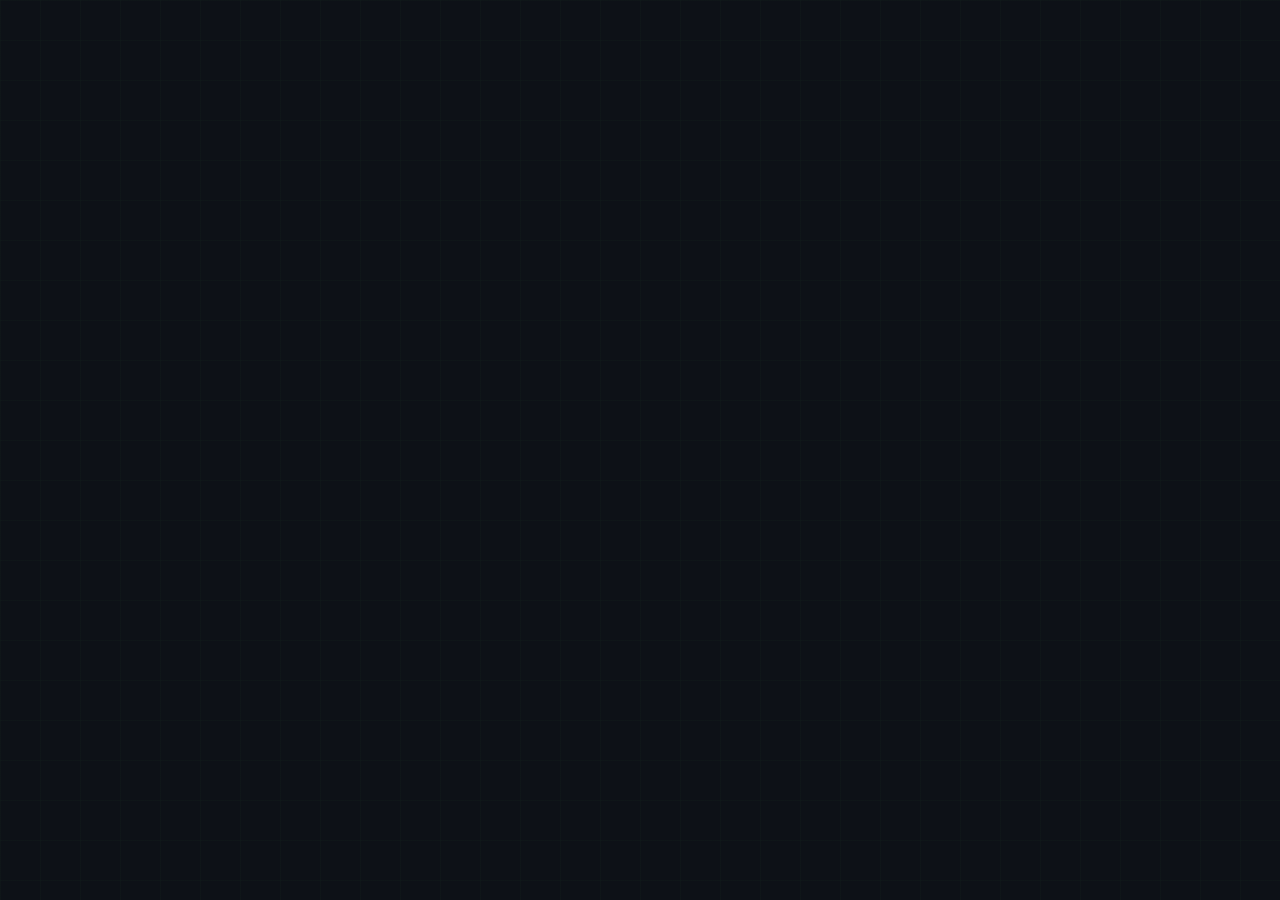
==== dashboard.html @ 255470db "update accent color, refine status bar indicator, + enforce BLE connection flow" ====
<!DOCTYPE html>
<html lang="en">

<head>
    <meta charset="UTF-8" />
    <meta name="viewport" content="width=device-width, initial-scale=1.0" />
    <title>FlexTrack — Dashboard</title>

    <!-- Fonts -->
    <link
        href="https://fonts.googleapis.com/css2?family=DM+Sans:wght@300;400;500;600&family=DM+Mono:wght@400;500&display=swap"
        rel="stylesheet" />

    <!-- External CSS -->
    <link rel="stylesheet" href="index.css" />

    <!-- External JS -->
    <script src="index.js" defer></script>
</head>


<body>
    
</body>
---- index.css ----
/* ==========================================================================
   1. RESETS & CSS VARIABLES (Shared across all pages)
   ========================================================================== */
*,
*::before,
*::after {
    box-sizing: border-box;
    margin: 0;
    padding: 0;
}

:root {
    --bg: #0d1117;
    --surface: #161b22;
    --border: #2a3140;
    --text: #e6edf3;
    --muted: #7d8590;

    /* BRAND & UI ACCENT (Cool Neutral Slate / Tech Blue) */
    --accent: #58a6ff;
    --accent-dim: rgba(88, 166, 255, 0.12);

    /* TELEMETRY READOUT STATES (Strictly reserved for live sensor readings) */
    --telemetry-green: #3fb950;
    --telemetry-green-bg: rgba(63, 185, 80, 0.15);
    
    --telemetry-yellow: #d29922;
    --telemetry-yellow-bg: rgba(210, 153, 34, 0.15);
    
    --telemetry-red: #f85149;
    --telemetry-red-bg: rgba(248, 81, 73, 0.22);

    /* STATUS WARNINGS */
    --warn: #f85149;
    --caution: #d29922;
    
    --radius: 12px;
    --nav-h: 64px;
}

body {
    min-height: 100vh;
    background: var(--bg);
    font-family: 'DM Sans', sans-serif;
    color: var(--text);
    display: flex;
    flex-direction: column;
    align-items: center;
    justify-content: center;
    /* Adjust dynamically per layout if needed */
    background-image:
        linear-gradient(rgba(63, 185, 80, 0.03) 1px, transparent 1px),
        linear-gradient(90deg, rgba(63, 185, 80, 0.03) 1px, transparent 1px);
    background-size: 40px 40px;
}

/* ==========================================================================
     2. SHARED COMPONENTS (Buttons, Logos, Nav, Typography)
     ========================================================================== */
/* Header / Title */
.page-title {
    font-size: 13px;
    font-weight: 500;
    color: var(--muted);
    font-family: 'DM Mono', monospace;
    letter-spacing: 0.08em;
    text-transform: uppercase;
    margin-top: 20px;
}

/* Logo */
.logo-wrap {
    display: flex;
    flex-direction: column;
    align-items: center;
    gap: 10px;
}

.logo-mark {
    width: 64px;
    height: 64px;
    border-radius: 18px;
    background: var(--accent-dim);
    border: 1.5px solid rgba(63, 185, 80, 0.3);
    display: flex;
    align-items: center;
    justify-content: center;
}

.logo-mark svg {
    width: 36px;
    height: 36px;
}

.logo-name {
    font-size: 22px;
    font-weight: 600;
    letter-spacing: -0.4px;
    color: var(--text);
}

.logo-name span {
    color: var(--accent);
}

.logo-sub {
    font-size: 12px;
    color: var(--muted);
    font-family: 'DM Mono', monospace;
    letter-spacing: 0.08em;
    text-transform: uppercase;
    margin-top: -4px;
}

/* Divider */
.divider {
    width: 100%;
    height: 1px;
    background: var(--border);
}

/* Form Controls */
.field {
    display: flex;
    flex-direction: column;
    gap: 6px;
}

.field label {
    font-size: 12px;
    font-weight: 500;
    color: var(--muted);
    font-family: 'DM Mono', monospace;
    letter-spacing: 0.06em;
    text-transform: uppercase;
}

.field input {
    width: 100%;
    padding: 11px 14px;
    background: var(--bg);
    border: 1px solid var(--border);
    border-radius: var(--radius);
    color: var(--text);
    font-family: 'DM Sans', sans-serif;
    font-size: 14px;
    outline: none;
    transition: border-color 0.15s, box-shadow 0.15s;
}

.field input::placeholder {
    color: var(--muted);
}

.field input:focus {
    border-color: var(--accent);
    box-shadow: 0 0 0 3px rgba(63, 185, 80, 0.15);
}

/* Bottom Navigation */
.nav {
    position: fixed;
    bottom: 0;
    left: 0;
    right: 0;
    height: var(--nav-h);
    background: var(--surface);
    border-top: 1px solid var(--border);
    display: flex;
    align-items: center;
    justify-content: space-around;
    padding: 0 16px;
}

.nav-item {
    display: flex;
    flex-direction: column;
    align-items: center;
    gap: 4px;
    cursor: pointer;
    padding: 8px 20px;
    border-radius: 10px;
    transition: background 0.15s;
    text-decoration: none;
}

.nav-item:hover {
    background: var(--accent-dim);
}

.nav-item svg {
    width: 22px;
    height: 22px;
    stroke: var(--muted);
}

.nav-item.active svg {
    stroke: var(--accent);
}

.nav-label {
    font-size: 10px;
    font-family: 'DM Mono', monospace;
    color: var(--muted);
    text-transform: uppercase;
    letter-spacing: 0.06em;
}

.nav-item.active .nav-label {
    color: var(--accent);
}


/* ==========================================================================
     3. LOGIN PAGE SPECIFICS
     ========================================================================== */
.card {
    width: 100%;
    max-width: 380px;
    padding: 40px 36px 36px;
    background: var(--surface);
    border: 1px solid var(--border);
    border-radius: 20px;
    display: flex;
    flex-direction: column;
    align-items: center;
    gap: 28px;
    box-shadow:
        0 0 0 1px rgba(63, 185, 80, 0.08),
        0 -2px 24px rgba(63, 185, 80, 0.07),
        0 16px 48px rgba(0, 0, 0, 0.5);
}

.form {
    width: 100%;
    display: flex;
    flex-direction: column;
    gap: 14px;
}

.btn-submit {
    width: 100%;
    padding: 12px;
    margin-top: 4px;
    background: var(--accent);
    color: #0d1117;
    font-family: 'DM Sans', sans-serif;
    font-size: 14px;
    font-weight: 600;
    border: none;
    border-radius: var(--radius);
    cursor: pointer;
    letter-spacing: 0.01em;
    transition: opacity 0.15s, transform 0.1s;
}

.btn-submit:hover {
    opacity: 0.88;
}

.btn-submit:active {
    transform: scale(0.98);
}

.footer-link {
    font-size: 12px;
    color: var(--muted);
    text-align: center;
}

.footer-link a {
    color: var(--accent);
    text-decoration: none;
    font-weight: 500;
}

.footer-link a:hover {
    text-decoration: underline;
}


/* ==========================================================================
     4. LIVE READING SPECIFICS
     ========================================================================== */
.status-bar {
    width: 100%;
    max-width: 480px;
    display: flex;
    align-items: center;
    justify-content: space-between;
    padding: 16px 20px 0;
}

.status-pill {
    display: flex;
    align-items: center;
    gap: 6px;
    background: var(--surface);
    border: 1px solid var(--border);
    border-radius: 99px;
    padding: 5px 12px;
    font-size: 12px;
    font-family: 'DM Mono', monospace;
    color: var(--muted);
}

.status-dot {
    width: 7px;
    height: 7px;
    border-radius: 50%;
    background: var(--warn);
}

.session-badge {
    font-size: 11px;
    font-family: 'DM Mono', monospace;
    color: var(--muted);
    background: var(--surface);
    border: 1px solid var(--border);
    border-radius: 99px;
    padding: 5px 12px;
}

.content {
    width: 100%;
    max-width: 480px;
    flex: 1;
    display: flex;
    flex-direction: column;
    align-items: center;
    padding: 20px 20px calc(var(--nav-h) + 20px);
    gap: 20px;
}

.ble-row {
    width: 100%;
    display: flex;
    gap: 10px;
    align-items: center;
}

.ble-select {
    flex: 1;
    padding: 10px 14px;
    background: var(--surface);
    border: 1px solid var(--border);
    border-radius: var(--radius);
    color: var(--muted);
    font-family: 'DM Sans', sans-serif;
    font-size: 13px;
    outline: none;
    appearance: none;
    background-image: url("data:image/svg+xml,%3Csvg xmlns='http://www.w3.org/2000/svg' width='12' height='12' viewBox='0 0 24 24' fill='none' stroke='%237d8590' stroke-width='2'%3E%3Cpath d='M6 9l6 6 6-6'/%3E%3C/svg%3E");
    background-repeat: no-repeat;
    background-position: right 12px center;
    cursor: pointer;
}

.ble-select option {
    background: var(--surface);
}

.ble-icon-btn {
    width: 42px;
    height: 42px;
    border-radius: var(--radius);
    background: var(--surface);
    border: 1px solid var(--border);
    display: flex;
    align-items: center;
    justify-content: center;
    cursor: pointer;
    flex-shrink: 0;
    color: var(--muted, #7d8590);
    opacity: 0.6;
    transition: all 0.25s ease;
}

.ble-icon-btn svg {
    width: 18px;
    height: 18px;
}

.ble-icon-btn svg path {
    stroke: currentColor;
    fill: none; /* Keeps the inner loops transparent so the box background shows through */
    transition: stroke 0.25s ease;
}

/* Active state when a device is selected */
.ble-icon-btn.selected {
    background: var(--accent, #58a6ff); /* Solid blue fill inside the box */
    border-color: var(--accent, #58a6ff);
    color: #ffffff;                       /* Forces the SVG symbol to render crisp white */
    opacity: 1;
}

.ble-icon-btn.selected svg path {
    stroke: #ffffff; /* Explicit crisp white for the icon stroke */
    fill: none;
}

.circle-wrap {
    position: relative;
    display: flex;
    align-items: center;
    justify-content: center;
}

.circle-ring {
    width: 240px;
    height: 240px;
    border-radius: 50%;
    background: var(--accent-dim);
    border: 2px solid rgba(63, 185, 80, 0.25);
    box-shadow:
        0 0 0 8px rgba(63, 185, 80, 0.04),
        0 0 40px rgba(63, 185, 80, 0.10);
    display: flex;
    align-items: center;
    justify-content: center;
    transition: background 0.3s, border-color 0.3s, box-shadow 0.3s;
}

.circle-inner {
    width: 200px;
    height: 200px;
    border-radius: 50%;
    background: rgba(63, 185, 80, 0.08);
    display: flex;
    flex-direction: column;
    align-items: center;
    justify-content: center;
    gap: 4px;
}

.circle-angle {
    font-size: 58px;
    font-weight: 600;
    font-family: 'DM Mono', monospace;
    color: var(--text);
    line-height: 1;
    letter-spacing: -2px;
}

.circle-unit {
    font-size: 16px;
    font-weight: 400;
    color: var(--muted);
    font-family: 'DM Mono', monospace;
    margin-top: -4px;
}

.circle-state {
    margin-top: 6px;
    display: flex;
    align-items: center;
    gap: 6px;
    font-size: 12px;
    font-weight: 500;
    color: var(--accent);
    font-family: 'DM Mono', monospace;
}

.circle-state svg {
    width: 16px;
    height: 16px;
}

.btn-connect {
    width: 100%;
    max-width: 240px;
    padding: 11px;
    background: transparent;
    border: 1px solid var(--accent);
    border-radius: var(--radius);
    color: var(--accent);
    font-family: 'DM Sans', sans-serif;
    font-size: 13px;
    font-weight: 600;
    cursor: pointer;
    letter-spacing: 0.02em;
    display: flex;
    align-items: center;
    justify-content: center;
    gap: 8px;
}

.btn-connect svg {
    width: 15px;
    height: 15px;
}

/* Disabled state for the connect button */
.btn-connect:disabled {
    background: var(--surface, #161b22);
    border-color: var(--border, #2a3140);
    color: var(--muted, #7d8590);
    opacity: 0.4;
    cursor: not-allowed;
    pointer-events: none; /* Prevents click events entirely */
    box-shadow: none;
    transition: all 0.25s ease;
}

.target-card {
    width: 100%;
    background: var(--surface);
    border: 1px solid var(--border);
    border-radius: 16px;
    padding: 18px 20px;
    display: flex;
    flex-direction: column;
    gap: 14px;
}

.target-card-header {
    display: flex;
    align-items: center;
    justify-content: space-between;
}

.target-label {
    font-size: 11px;
    font-family: 'DM Mono', monospace;
    letter-spacing: 0.08em;
    text-transform: uppercase;
    color: var(--muted);
}

.target-program {
    font-size: 11px;
    font-family: 'DM Mono', monospace;
    border: 1px solid rgba(63, 185, 80, 0.2);
    border-radius: 99px;
    padding: 3px 10px;
    color: var(--accent);
    background: var(--accent-dim);
}

.target-range-row {
    display: flex;
    align-items: center;
    justify-content: space-between;
    gap: 12px;
}

.range-value {
    display: flex;
    flex-direction: column;
    align-items: center;
    gap: 2px;
}

.range-number {
    font-size: 28px;
    font-weight: 600;
    font-family: 'DM Mono', monospace;
    color: var(--text);
    line-height: 1;
}

.range-sublabel {
    font-size: 10px;
    font-family: 'DM Mono', monospace;
    color: var(--muted);
    text-transform: uppercase;
    letter-spacing: 0.06em;
}

.range-track-wrap {
    flex: 1;
    display: flex;
    flex-direction: column;
    align-items: center;
    gap: 6px;
}

.range-track {
    width: 100%;
    height: 6px;
    background: var(--border);
    border-radius: 99px;
    position: relative;
    overflow: visible;
}

.range-fill {
    position: absolute;
    left: 25%;
    width: 50%;
    height: 100%;
    background: var(--accent);
    border-radius: 99px;
    opacity: 0.7;
}

.range-marker {
    position: absolute;
    left: 55%;
    top: 50%;
    transform: translate(-50%, -50%);
    width: 14px;
    height: 14px;
    border-radius: 50%;
    background: var(--text);
    border: 2px solid var(--bg);
    box-shadow: 0 0 0 2px var(--accent);
}

.range-track-label {
    font-size: 10px;
    font-family: 'DM Mono', monospace;
    color: var(--muted);
}

.comparison-row {
    display: flex;
    gap: 10px;
}

.comparison-chip {
    flex: 1;
    background: var(--bg);
    border: 1px solid var(--border);
    border-radius: 10px;
    padding: 10px 12px;
    display: flex;
    flex-direction: column;
    gap: 2px;
}

.chip-label {
    font-size: 10px;
    font-family: 'DM Mono', monospace;
    color: var(--muted);
    text-transform: uppercase;
    letter-spacing: 0.06em;
}

.chip-value {
    font-size: 20px;
    font-weight: 600;
    font-family: 'DM Mono', monospace;
    color: var(--text);
}

.chip-value.green {
    color: var(--accent);
}

.chip-value.delta {
    color: var(--accent);
    font-size: 16px;
}


/* Smoothly animates the marker ball along the track */
.range-marker {
    transition: left 0.15s ease-out;
}

/* Smoothly cross-fade circle background color, border, and glow */
.circle-ring {
    transition: border-color 0.25s ease, background-color 0.25s ease, box-shadow 0.25s ease;
}

/* Smoothly fade state label font color */
.circle-state span {
    transition: color 0.25s ease;
}

/* Smoothly fade state SVG icon stroke color */
.circle-state svg {
    transition: stroke 0.25s ease;
}

.circle-angle {
    font-variant-numeric: tabular-nums;
    /* Prevents text layout shifting when numbers update */
}

/* ==========================================================================
   INTERACTION FEEDBACK & SYSTEM POPUP STYLES
   ========================================================================== */

/* 1. Button Feedback Styles */
.btn-connect {
    transition: all 0.15s ease-in-out;
    user-select: none;
}

.btn-connect:hover {
    background: var(--accent-dim);
    box-shadow: 0 0 12px rgba(63, 185, 80, 0.25);
}

/* Pressed visual reaction */
.btn-connect:active,
.btn-connect.btn-pressed {
    transform: scale(0.95);
    background: var(--accent);
    color: #0d1117;
    box-shadow: 0 0 20px var(--accent), 0 0 35px rgba(63, 185, 80, 0.6);
}

.btn-connect.is-connected {
    background: var(--accent-dim);
    border-color: var(--accent);
    color: var(--accent);
}

/* 2. Dropdown Text State (Selected Valid Device vs Placeholder) */
.ble-select {
    color: var(--muted);
    font-weight: 400;
    transition: color 0.2s ease, border-color 0.2s ease, font-weight 0.2s ease;
}

/* Active style when a real device option is picked */
.ble-select.has-value {
    color: var(--text);
    /* Bright white text */
    font-weight: 600;
    /* Bold weight */
    border-color: var(--accent);
    /* Highlight border */
}

/* 3. Simulated System Message Popup Overlay */
.system-popup-overlay {
    position: fixed;
    inset: 0;
    background: rgba(0, 0, 0, 0.65);
    backdrop-filter: blur(4px);
    display: flex;
    align-items: center;
    justify-content: center;
    z-index: 1000;
    padding: 20px;
    animation: fadeIn 0.2s ease-out;
}

.system-popup-card {
    width: 100%;
    max-width: 340px;
    background: var(--surface);
    border: 1px solid var(--border);
    border-radius: 16px;
    padding: 24px;
    display: flex;
    flex-direction: column;
    gap: 16px;
    box-shadow: 0 12px 32px rgba(0, 0, 0, 0.6);
    animation: popUp 0.2s cubic-bezier(0.175, 0.885, 0.32, 1.275);
}

.system-popup-title {
    font-size: 15px;
    font-weight: 600;
    color: var(--text);
    font-family: 'DM Sans', sans-serif;
}

.system-popup-body {
    font-size: 13px;
    color: var(--muted);
    line-height: 1.5;
    font-family: 'DM Sans', sans-serif;
}

.system-popup-btn {
    width: 100%;
    padding: 10px;
    background: var(--accent);
    color: #0d1117;
    border: none;
    border-radius: var(--radius);
    font-weight: 600;
    font-size: 13px;
    cursor: pointer;
    transition: opacity 0.15s;
}

.system-popup-btn:hover {
    opacity: 0.9;
}

@keyframes fadeIn {
    from {
        opacity: 0;
    }

    to {
        opacity: 1;
    }
}

@keyframes popUp {
    from {
        transform: scale(0.9);
        opacity: 0;
    }

    to {
        transform: scale(1);
        opacity: 1;
    }
}

/* ==========================================================================
     5. UTILITIES & MEDIA QUERIES
     ========================================================================== */
@media (max-width: 420px) {
    .card {
        margin: 16px;
        padding: 32px 24px 28px;
    }
}

@media (prefers-reduced-motion: reduce) {
    * {
        transition: none !important;
    }
}
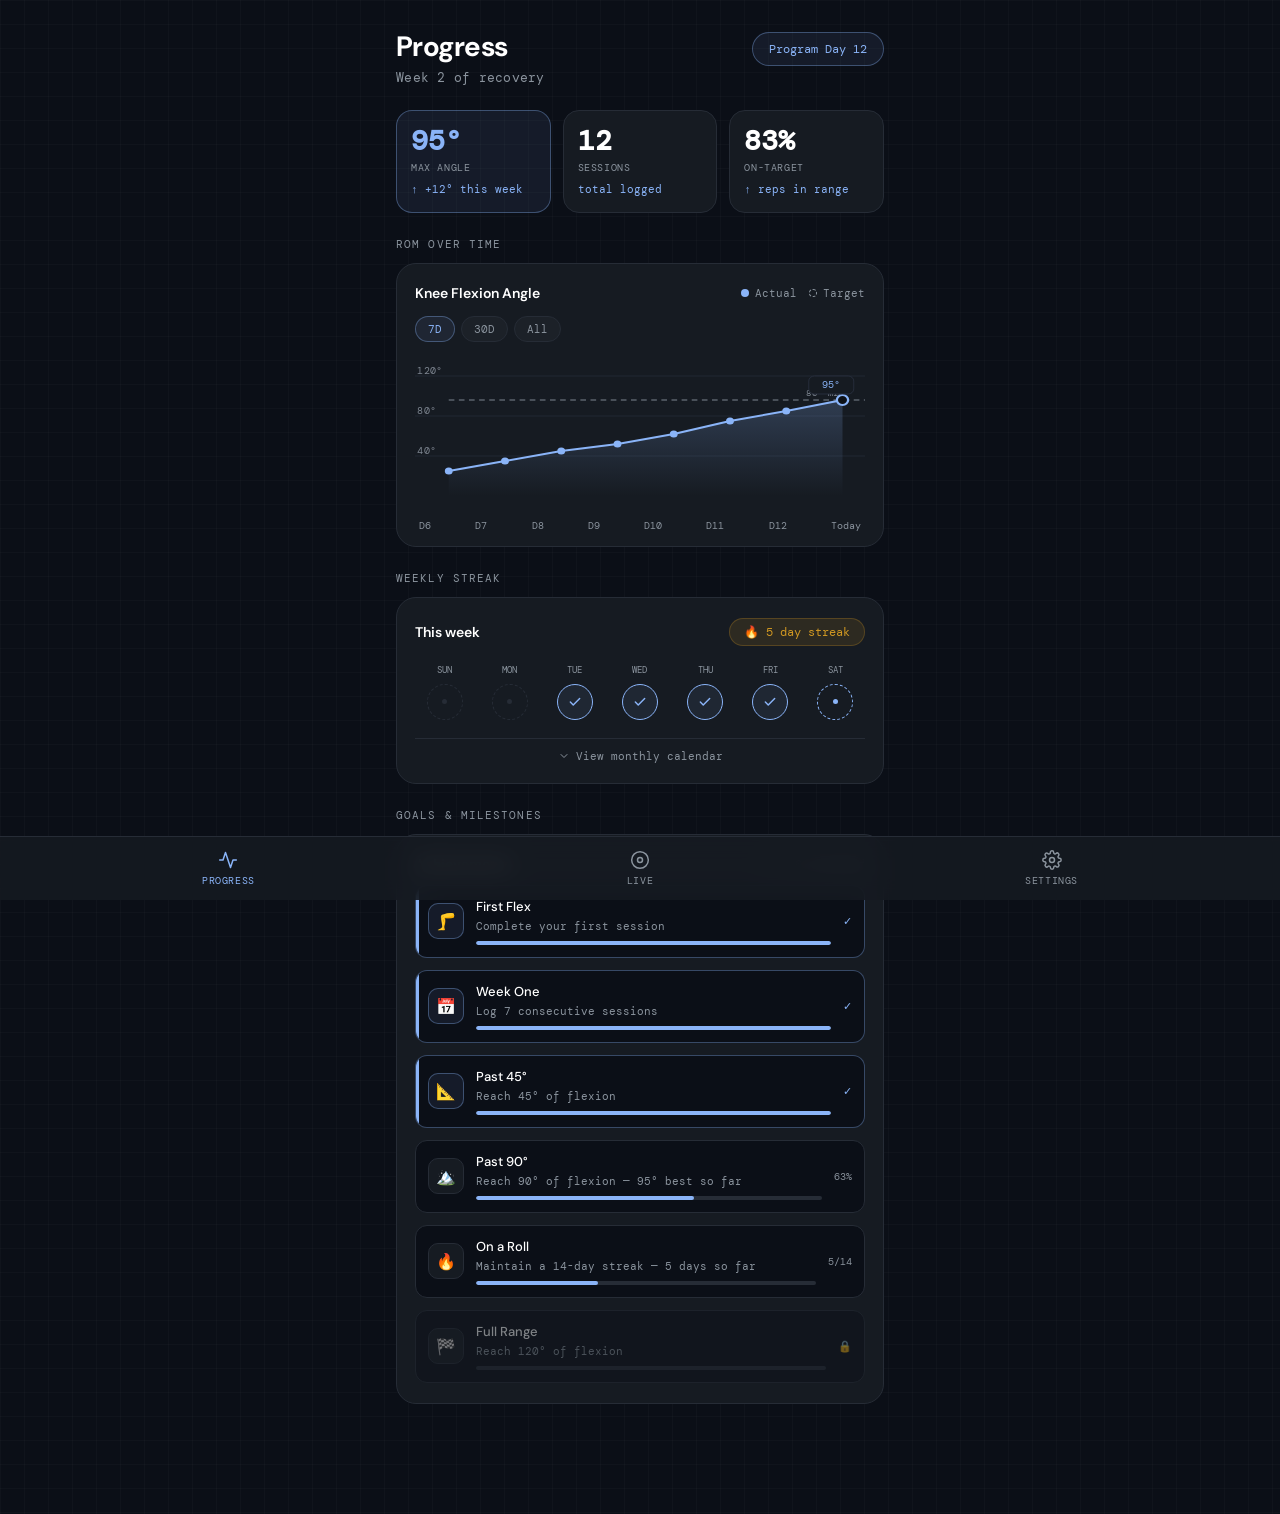
==== commit 81d4f754: "added dashboard page + tweak formatting" ====
--- a/dashboard.html
+++ b/dashboard.html
@@ -18,7 +18,255 @@
     <script src="index.js" defer></script>
 </head>
 
-
 <body>
-    
-</body>+
+  <div class="app-container">
+
+    <!-- Header Section -->
+    <div class="header">
+      <div class="header-left">
+        <h1>Progress</h1>
+        <p>Week 2 of recovery</p>
+      </div>
+      <div class="program-badge">Program Day 12</div>
+    </div>
+
+    <!-- Stat Row -->
+    <div class="stat-row">
+      <div class="stat-card highlight">
+        <div class="stat-value">95°</div>
+        <div class="stat-sublabel">Max angle</div>
+        <div class="stat-delta">↑ +12° this week</div>
+      </div>
+      <div class="stat-card">
+        <div class="stat-value">12</div>
+        <div class="stat-sublabel">Sessions</div>
+        <div class="stat-delta text-muted">total logged</div>
+      </div>
+      <div class="stat-card">
+        <div class="stat-value">83%</div>
+        <div class="stat-sublabel">On-target</div>
+        <div class="stat-delta">↑ reps in range</div>
+      </div>
+    </div>
+
+    <!-- Graph Card -->
+    <div class="section-label">ROM OVER TIME</div>
+    <div class="graph-card">
+      <div class="graph-header">
+        <div class="graph-title">Knee Flexion Angle</div>
+        <div class="graph-legend">
+          <div class="legend-item">
+            <div class="legend-dot legend-dot-actual"></div>Actual
+          </div>
+          <div class="legend-item">
+            <div class="legend-dot legend-dot-target"></div>Target
+          </div>
+        </div>
+      </div>
+
+      <div class="range-pills">
+        <div class="range-pill active">7D</div>
+        <div class="range-pill">30D</div>
+        <div class="range-pill">All</div>
+      </div>
+
+      <div class="graph-svg-wrap">
+        <svg viewBox="0 0 400 140" preserveAspectRatio="none" xmlns="http://www.w3.org/2000/svg">
+          <line x1="0" y1="20"  x2="400" y2="20"  stroke="#2a3140" stroke-width="0.5"/>
+          <line x1="0" y1="60"  x2="400" y2="60"  stroke="#2a3140" stroke-width="0.5"/>
+          <line x1="0" y1="100" x2="400" y2="100" stroke="#2a3140" stroke-width="0.5"/>
+          <text x="2" y="18"  font-size="9" fill="#7d8590" font-family="DM Mono">120°</text>
+          <text x="2" y="58"  font-size="9" fill="#7d8590" font-family="DM Mono">80°</text>
+          <text x="2" y="98"  font-size="9" fill="#7d8590" font-family="DM Mono">40°</text>
+          <line x1="30" y1="44" x2="400" y2="44" stroke="#7d8590" stroke-width="1.2" stroke-dasharray="5 4"/>
+          <text x="348" y="40" font-size="8" fill="#7d8590" font-family="DM Mono">80° min</text>
+          <defs>
+            <linearGradient id="areaGrad" x1="0" y1="0" x2="0" y2="1">
+              <stop offset="0%"   stop-color="var(--accent)" stop-opacity="0.22"/>
+              <stop offset="100%" stop-color="var(--accent)" stop-opacity="0.00"/>
+            </linearGradient>
+          </defs>
+          <path d="M30 115 L80 105 L130 95 L180 88 L230 78 L280 65 L330 55 L380 44 L380 140 L30 140 Z" fill="url(#areaGrad)"/>
+          <polyline class="graph-line" points="30,115 80,105 130,95 180,88 230,78 280,65 330,55 380,44" fill="none" stroke="currentColor" stroke-width="2" stroke-linecap="round" stroke-linejoin="round"/>
+          <circle class="graph-point" cx="30"  cy="115" r="3.5" fill="currentColor"/>
+          <circle class="graph-point" cx="80"  cy="105" r="3.5" fill="currentColor"/>
+          <circle class="graph-point" cx="130" cy="95"  r="3.5" fill="currentColor"/>
+          <circle class="graph-point" cx="180" cy="88"  r="3.5" fill="currentColor"/>
+          <circle class="graph-point" cx="230" cy="78"  r="3.5" fill="currentColor"/>
+          <circle class="graph-point" cx="280" cy="65"  r="3.5" fill="currentColor"/>
+          <circle class="graph-point" cx="330" cy="55"  r="3.5" fill="currentColor"/>
+          <circle class="graph-point-active" cx="380" cy="44"  r="5"   fill="#0d1117" stroke="currentColor" stroke-width="2"/>
+          <rect x="350" y="20" width="40" height="18" rx="5" fill="#161b22" stroke="#2a3140" stroke-width="0.8"/>
+          <text class="graph-tooltip-text" x="370" y="32" font-size="9" fill="currentColor" font-family="DM Mono" text-anchor="middle">95°</text>
+        </svg>
+      </div>
+      <div class="graph-x-labels">
+        <span>D6</span><span>D7</span><span>D8</span>
+        <span>D9</span><span>D10</span><span>D11</span>
+        <span>D12</span><span>Today</span>
+      </div>
+    </div>
+
+    <!-- Streak Card -->
+    <div class="section-label">WEEKLY STREAK</div>
+    <div class="streak-card">
+      <div class="streak-header">
+        <div class="streak-title">This week</div>
+        <div class="streak-count">🔥 5 day streak</div>
+      </div>
+
+      <div class="streak-days">
+        <div class="day-item">
+          <div class="day-label">Sun</div>
+          <div class="day-circle"><div class="day-dot"></div></div>
+        </div>
+        <div class="day-item">
+          <div class="day-label">Mon</div>
+          <div class="day-circle"><div class="day-dot"></div></div>
+        </div>
+        <div class="day-item">
+          <div class="day-label">Tue</div>
+          <div class="day-circle done">
+            <svg viewBox="0 0 24 24" fill="none" stroke="currentColor" stroke-width="2.5" stroke-linecap="round" stroke-linejoin="round">
+              <path d="M20 6L9 17l-5-5"/>
+            </svg>
+          </div>
+        </div>
+        <div class="day-item">
+          <div class="day-label">Wed</div>
+          <div class="day-circle done">
+            <svg viewBox="0 0 24 24" fill="none" stroke="currentColor" stroke-width="2.5" stroke-linecap="round" stroke-linejoin="round">
+              <path d="M20 6L9 17l-5-5"/>
+            </svg>
+          </div>
+        </div>
+        <div class="day-item">
+          <div class="day-label">Thu</div>
+          <div class="day-circle done">
+            <svg viewBox="0 0 24 24" fill="none" stroke="currentColor" stroke-width="2.5" stroke-linecap="round" stroke-linejoin="round">
+              <path d="M20 6L9 17l-5-5"/>
+            </svg>
+          </div>
+        </div>
+        <div class="day-item">
+          <div class="day-label">Fri</div>
+          <div class="day-circle done">
+            <svg viewBox="0 0 24 24" fill="none" stroke="currentColor" stroke-width="2.5" stroke-linecap="round" stroke-linejoin="round">
+              <path d="M20 6L9 17l-5-5"/>
+            </svg>
+          </div>
+        </div>
+        <div class="day-item">
+          <div class="day-label">Sat</div>
+          <div class="day-circle today">
+            <div class="day-dot day-dot-today"></div>
+          </div>
+        </div>
+      </div>
+
+      <div class="streak-expand">
+        <svg viewBox="0 0 24 24" fill="none" stroke="currentColor" stroke-width="2" stroke-linecap="round" stroke-linejoin="round">
+          <path d="M6 9l6 6 6-6"/>
+        </svg>
+        View monthly calendar
+      </div>
+    </div>
+
+    <!-- Goals Card -->
+    <div class="section-label">GOALS &amp; MILESTONES</div>
+    <div class="goals-card">
+      <div class="goals-header">
+        <div class="goals-title">Achievements</div>
+        <div class="goals-progress-label">3 / 6 unlocked</div>
+      </div>
+
+      <div class="goal-item complete">
+        <div class="goal-icon">🦵</div>
+        <div class="goal-body">
+          <div class="goal-name">First Flex</div>
+          <div class="goal-desc">Complete your first session</div>
+          <div class="goal-bar-wrap"><div class="goal-bar" style="width:100%"></div></div>
+        </div>
+        <div class="goal-status done">✓</div>
+      </div>
+
+      <div class="goal-item complete">
+        <div class="goal-icon">📅</div>
+        <div class="goal-body">
+          <div class="goal-name">Week One</div>
+          <div class="goal-desc">Log 7 consecutive sessions</div>
+          <div class="goal-bar-wrap"><div class="goal-bar" style="width:100%"></div></div>
+        </div>
+        <div class="goal-status done">✓</div>
+      </div>
+
+      <div class="goal-item complete">
+        <div class="goal-icon">📐</div>
+        <div class="goal-body">
+          <div class="goal-name">Past 45°</div>
+          <div class="goal-desc">Reach 45° of flexion</div>
+          <div class="goal-bar-wrap"><div class="goal-bar" style="width:100%"></div></div>
+        </div>
+        <div class="goal-status done">✓</div>
+      </div>
+
+      <div class="goal-item">
+        <div class="goal-icon">🏔️</div>
+        <div class="goal-body">
+          <div class="goal-name">Past 90°</div>
+          <div class="goal-desc">Reach 90° of flexion — 95° best so far</div>
+          <div class="goal-bar-wrap"><div class="goal-bar" style="width:63%"></div></div>
+        </div>
+        <div class="goal-status goal-status-pct">63%</div>
+      </div>
+
+      <div class="goal-item">
+        <div class="goal-icon">🔥</div>
+        <div class="goal-body">
+          <div class="goal-name">On a Roll</div>
+          <div class="goal-desc">Maintain a 14-day streak — 5 days so far</div>
+          <div class="goal-bar-wrap"><div class="goal-bar" style="width:36%"></div></div>
+        </div>
+        <div class="goal-status goal-status-pct">5/14</div>
+      </div>
+
+      <div class="goal-item locked">
+        <div class="goal-icon">🏁</div>
+        <div class="goal-body">
+          <div class="goal-name">Full Range</div>
+          <div class="goal-desc">Reach 120° of flexion</div>
+          <div class="goal-bar-wrap"><div class="goal-bar" style="width:0%"></div></div>
+        </div>
+        <div class="goal-status">🔒</div>
+      </div>
+
+    </div>
+
+  </div>
+
+  <nav class="nav">
+    <a class="nav-item active" href="progress.html">
+      <svg viewBox="0 0 24 24" fill="none" stroke-width="1.8" stroke-linecap="round" stroke-linejoin="round">
+        <polyline points="22 12 18 12 15 21 9 3 6 12 2 12"/>
+      </svg>
+      <span class="nav-label">Progress</span>
+    </a>
+    <a class="nav-item" href="live.html">
+      <svg viewBox="0 0 24 24" fill="none" stroke-width="1.8" stroke-linecap="round" stroke-linejoin="round">
+        <circle cx="12" cy="12" r="10"/>
+        <circle cx="12" cy="12" r="3"/>
+      </svg>
+      <span class="nav-label">Live</span>
+    </a>
+    <a class="nav-item" href="settings.html">
+      <svg viewBox="0 0 24 24" fill="none" stroke-width="1.8" stroke-linecap="round" stroke-linejoin="round">
+        <circle cx="12" cy="12" r="3"/>
+        <path d="M19.4 15a1.65 1.65 0 0 0 .33 1.82l.06.06a2 2 0 0 1-2.83 2.83l-.06-.06a1.65 1.65 0 0 0-1.82-.33 1.65 1.65 0 0 0-1 1.51V21a2 2 0 0 1-4 0v-.09A1.65 1.65 0 0 0 9 19.4a1.65 1.65 0 0 0-1.82.33l-.06.06a2 2 0 0 1-2.83-2.83l.06-.06A1.65 1.65 0 0 0 4.68 15a1.65 1.65 0 0 0-1.51-1H3a2 2 0 0 1 0-4h.09A1.65 1.65 0 0 0 4.6 9a1.65 1.65 0 0 0-.33-1.82l-.06-.06a2 2 0 0 1 2.83-2.83l.06.06A1.65 1.65 0 0 0 9 4.68a1.65 1.65 0 0 0 1-1.51V3a2 2 0 0 1 4 0v.09a1.65 1.65 0 0 0 1 1.51 1.65 1.65 0 0 0 1.82-.33l.06-.06a2 2 0 0 1 2.83 2.83l-.06.06A1.65 1.65 0 0 0 19.4 9a1.65 1.65 0 0 0 1.51 1H21a2 2 0 0 1 0 4h-.09a1.65 1.65 0 0 0-1.51 1z"/>
+      </svg>
+      <span class="nav-label">Settings</span>
+    </a>
+  </nav>
+
+</body>
+</html>
--- a/index.css
+++ b/index.css
@@ -23,17 +23,17 @@
     /* TELEMETRY READOUT STATES (Strictly reserved for live sensor readings) */
     --telemetry-green: #3fb950;
     --telemetry-green-bg: rgba(63, 185, 80, 0.15);
-    
+
     --telemetry-yellow: #d29922;
     --telemetry-yellow-bg: rgba(210, 153, 34, 0.15);
-    
+
     --telemetry-red: #f85149;
     --telemetry-red-bg: rgba(248, 81, 73, 0.22);
 
     /* STATUS WARNINGS */
     --warn: #f85149;
     --caution: #d29922;
-    
+
     --radius: 12px;
     --nav-h: 64px;
 }
@@ -383,20 +383,24 @@
 
 .ble-icon-btn svg path {
     stroke: currentColor;
-    fill: none; /* Keeps the inner loops transparent so the box background shows through */
+    fill: none;
+    /* Keeps the inner loops transparent so the box background shows through */
     transition: stroke 0.25s ease;
 }
 
 /* Active state when a device is selected */
 .ble-icon-btn.selected {
-    background: var(--accent, #58a6ff); /* Solid blue fill inside the box */
+    background: var(--accent, #58a6ff);
+    /* Solid blue fill inside the box */
     border-color: var(--accent, #58a6ff);
-    color: #ffffff;                       /* Forces the SVG symbol to render crisp white */
+    color: #ffffff;
+    /* Forces the SVG symbol to render crisp white */
     opacity: 1;
 }
 
 .ble-icon-btn.selected svg path {
-    stroke: #ffffff; /* Explicit crisp white for the icon stroke */
+    stroke: #ffffff;
+    /* Explicit crisp white for the icon stroke */
     fill: none;
 }
 
@@ -498,7 +502,8 @@
     color: var(--muted, #7d8590);
     opacity: 0.4;
     cursor: not-allowed;
-    pointer-events: none; /* Prevents click events entirely */
+    pointer-events: none;
+    /* Prevents click events entirely */
     box-shadow: none;
     transition: all 0.25s ease;
 }
@@ -822,4 +827,568 @@
     * {
         transition: none !important;
     }
-}+}
+
+/* ==========================================================================
+   PROGRESS / DASHBOARD SPECIFIC STYLES
+   ========================================================================== */
+
+   /* ==========================================================================
+   GLOBAL DESIGN TOKENS & RESET
+   ========================================================================== */
+
+:root {
+    --bg: #0b0f17;
+    --surface: #161b22;
+    --surface2: #1c2128;
+    --border: #262c36;
+    --text: #ffffff;
+    --muted: #8b949e;
+    
+    /* Unified Chrome Blue Accent Tokens */
+    --accent: #8ab4f8;
+    --accent-dim: rgba(138, 180, 248, 0.08);
+    --accent-border: rgba(138, 180, 248, 0.35);
+  
+    --caution: #d29922;
+    --caution-dim: rgba(210, 153, 34, 0.12);
+  }
+  
+  * {
+    box-sizing: border-box;
+    margin: 0;
+    padding: 0;
+  }
+  
+  body {
+    background-color: var(--bg);
+    background-image: 
+      linear-gradient(to right, rgba(255, 255, 255, 0.02) 1px, transparent 1px),
+      linear-gradient(to bottom, rgba(255, 255, 255, 0.02) 1px, transparent 1px);
+    background-size: 24px 24px;
+    color: var(--text);
+    font-family: 'DM Sans', -apple-system, BlinkMacSystemFont, sans-serif;
+    min-height: 100vh;
+    padding-bottom: 90px;
+  }
+  
+  .text-muted {
+    color: var(--muted);
+  }
+  
+  /* ==========================================================================
+     PAGE LAYOUT
+     ========================================================================== */
+  
+  .app-container {
+    width: 100%;
+    max-width: 520px;
+    margin: 0 auto;
+    padding: 32px 16px 20px;
+    display: flex;
+    flex-direction: column;
+  }
+  
+  /* ==========================================================================
+     HEADER SECTION
+     ========================================================================== */
+  
+  .header {
+    display: flex;
+    align-items: flex-start;
+    justify-content: space-between;
+    width: 100%;
+    margin-bottom: 24px;
+    padding: 0;
+  }
+  
+  .header-left h1 {
+    font-family: 'DM Sans', sans-serif;
+    font-size: 28px;
+    font-weight: 700;
+    color: #ffffff;
+    line-height: 1.1;
+    letter-spacing: -0.02em;
+  }
+  
+  .header-left p {
+    font-family: 'DM Mono', monospace;
+    font-size: 13px;
+    color: var(--muted);
+    margin-top: 6px;
+    letter-spacing: 0.02em;
+  }
+  
+  .program-badge {
+    font-family: 'DM Mono', monospace;
+    font-size: 12px;
+    color: var(--accent);
+    background-color: var(--accent-dim);
+    border: 1px solid var(--accent-border);
+    padding: 8px 16px;
+    border-radius: 999px;
+    white-space: nowrap;
+  }
+  
+  /* ==========================================================================
+     STAT CARDS ROW
+     ========================================================================== */
+  
+  .stat-row {
+    display: flex;
+    gap: 12px;
+    width: 100%;
+  }
+  
+  .stat-card {
+    flex: 1;
+    width: 0;
+    background: var(--surface);
+    border: 1px solid var(--border);
+    border-radius: 16px;
+    padding: 16px 14px;
+    display: flex;
+    flex-direction: column;
+    gap: 6px;
+  }
+  
+  .stat-card.highlight {
+    border-color: var(--accent-border);
+    background: var(--accent-dim);
+  }
+  
+  .stat-value {
+    font-size: 28px;
+    font-weight: 600;
+    font-family: 'DM Mono', monospace;
+    color: var(--text);
+    line-height: 1;
+  }
+  
+  .stat-card.highlight .stat-value {
+    color: var(--accent);
+  }
+  
+  .stat-sublabel {
+    font-size: 10px;
+    font-family: 'DM Mono', monospace;
+    color: var(--muted);
+    text-transform: uppercase;
+    letter-spacing: 0.06em;
+  }
+  
+  .stat-delta {
+    font-size: 11px;
+    color: var(--accent);
+    font-family: 'DM Mono', monospace;
+    margin-top: 2px;
+  }
+  
+  /* ==========================================================================
+     GRAPH CARD & SVG STYLES
+     ========================================================================== */
+  
+  .section-label {
+    font-family: 'DM Mono', monospace;
+    font-size: 11px;
+    text-transform: uppercase;
+    letter-spacing: 0.1em;
+    color: var(--muted);
+    margin: 24px 0 12px;
+    width: 100%;
+  }
+  
+  .graph-card {
+    width: 100%;
+    background: var(--surface);
+    border: 1px solid var(--border);
+    border-radius: 20px;
+    padding: 20px 18px 14px;
+    display: flex;
+    flex-direction: column;
+    gap: 14px;
+  }
+  
+  .graph-header {
+    display: flex;
+    align-items: center;
+    justify-content: space-between;
+  }
+  
+  .graph-title {
+    font-size: 14px;
+    font-weight: 600;
+    color: var(--text);
+  }
+  
+  .graph-legend {
+    display: flex;
+    align-items: center;
+    gap: 12px;
+  }
+  
+  .legend-item {
+    display: flex;
+    align-items: center;
+    gap: 6px;
+    font-size: 11px;
+    font-family: 'DM Mono', monospace;
+    color: var(--muted);
+  }
+  
+  .legend-dot {
+    width: 8px;
+    height: 8px;
+    border-radius: 50%;
+  }
+  
+  .legend-dot-actual {
+    background: var(--accent);
+  }
+  
+  .legend-dot-target {
+    background: transparent;
+    border: 1px dashed var(--muted);
+  }
+  
+  .range-pills {
+    display: flex;
+    gap: 6px;
+  }
+  
+  .range-pill {
+    font-size: 11px;
+    font-family: 'DM Mono', monospace;
+    color: var(--muted);
+    background: var(--surface2);
+    border: 1px solid var(--border);
+    border-radius: 99px;
+    padding: 5px 12px;
+    cursor: pointer;
+  }
+  
+  .range-pill.active {
+    color: var(--accent);
+    background: var(--accent-dim);
+    border-color: var(--accent-border);
+  }
+  
+  .graph-svg-wrap {
+    width: 100%;
+    position: relative;
+  }
+  
+  .graph-svg-wrap svg {
+    width: 100%;
+    height: 140px;
+    overflow: visible;
+  }
+  
+  /* SVG Elements targeting var(--accent) via currentColor */
+  .graph-line,
+  .graph-point,
+  .graph-point-active,
+  .graph-tooltip-text {
+    color: var(--accent);
+  }
+  
+  .graph-x-labels {
+    display: flex;
+    justify-content: space-between;
+    padding: 0 4px;
+    margin-top: 4px;
+  }
+  
+  .graph-x-labels span {
+    font-size: 10px;
+    font-family: 'DM Mono', monospace;
+    color: var(--muted);
+  }
+  
+  /* ==========================================================================
+     STREAK CARD
+     ========================================================================== */
+  
+  .streak-card {
+    width: 100%;
+    background: var(--surface);
+    border: 1px solid var(--border);
+    border-radius: 20px;
+    padding: 20px 18px;
+    display: flex;
+    flex-direction: column;
+    gap: 18px;
+  }
+  
+  .streak-header {
+    display: flex;
+    align-items: center;
+    justify-content: space-between;
+  }
+  
+  .streak-title {
+    font-size: 14px;
+    font-weight: 600;
+  }
+  
+  .streak-count {
+    display: flex;
+    align-items: center;
+    gap: 6px;
+    font-size: 12px;
+    font-family: 'DM Mono', monospace;
+    color: var(--caution);
+    background: var(--caution-dim);
+    border: 1px solid rgba(210, 153, 34, 0.25);
+    border-radius: 99px;
+    padding: 5px 14px;
+  }
+  
+  .streak-days {
+    display: flex;
+    justify-content: space-between;
+    gap: 6px;
+  }
+  
+  .day-item {
+    flex: 1;
+    display: flex;
+    flex-direction: column;
+    align-items: center;
+    gap: 8px;
+  }
+  
+  .day-label {
+    font-size: 9px;
+    font-family: 'DM Mono', monospace;
+    color: var(--muted);
+    text-transform: uppercase;
+  }
+  
+  .day-circle {
+    width: 36px;
+    height: 36px;
+    border-radius: 50%;
+    border: 1px dashed var(--border);
+    display: flex;
+    align-items: center;
+    justify-content: center;
+    color: var(--accent);
+  }
+  
+  .day-circle.done {
+    border: 1px solid var(--accent);
+    background: var(--accent-dim);
+  }
+  
+  .day-circle.done svg {
+    width: 14px;
+    height: 14px;
+  }
+  
+  .day-circle.today {
+    border: 1px dashed var(--accent);
+  }
+  
+  .day-dot {
+    width: 5px;
+    height: 5px;
+    border-radius: 50%;
+    background: var(--border);
+  }
+  
+  .day-dot-today {
+    background: var(--accent);
+  }
+  
+  .streak-expand {
+    display: flex;
+    align-items: center;
+    justify-content: center;
+    gap: 6px;
+    font-size: 11px;
+    font-family: 'DM Mono', monospace;
+    color: var(--muted);
+    cursor: pointer;
+    padding-top: 10px;
+    border-top: 1px solid var(--border);
+  }
+  
+  .streak-expand svg {
+    width: 12px;
+    height: 12px;
+  }
+  
+  /* ==========================================================================
+     GOALS CARD
+     ========================================================================== */
+  
+  .goals-card {
+    width: 100%;
+    background: var(--surface);
+    border: 1px solid var(--border);
+    border-radius: 20px;
+    padding: 20px 18px;
+    display: flex;
+    flex-direction: column;
+    gap: 12px;
+  }
+  
+  .goals-header {
+    display: flex;
+    align-items: center;
+    justify-content: space-between;
+  }
+  
+  .goals-title {
+    font-size: 14px;
+    font-weight: 600;
+  }
+  
+  .goals-progress-label {
+    font-size: 11px;
+    font-family: 'DM Mono', monospace;
+    color: var(--muted);
+  }
+  
+  .goal-item {
+    display: flex;
+    align-items: center;
+    gap: 12px;
+    padding: 12px;
+    background: var(--bg);
+    border: 1px solid var(--border);
+    border-radius: 12px;
+    position: relative;
+    overflow: hidden;
+  }
+  
+  .goal-item.complete {
+    border-color: var(--accent-border);
+  }
+  
+  .goal-item.complete::before {
+    content: '';
+    position: absolute;
+    left: 0;
+    top: 0;
+    bottom: 0;
+    width: 3px;
+    background: var(--accent);
+  }
+  
+  .goal-item.locked {
+    opacity: 0.45;
+  }
+  
+  .goal-icon {
+    width: 36px;
+    height: 36px;
+    border-radius: 10px;
+    background: var(--surface);
+    border: 1px solid var(--border);
+    display: flex;
+    align-items: center;
+    justify-content: center;
+    font-size: 16px;
+    flex-shrink: 0;
+  }
+  
+  .goal-item.complete .goal-icon {
+    background: var(--accent-dim);
+    border-color: var(--accent-border);
+  }
+  
+  .goal-body {
+    flex: 1;
+    display: flex;
+    flex-direction: column;
+    gap: 4px;
+  }
+  
+  .goal-name {
+    font-size: 13px;
+    font-weight: 500;
+    color: var(--text);
+  }
+  
+  .goal-desc {
+    font-size: 11px;
+    font-family: 'DM Mono', monospace;
+    color: var(--muted);
+  }
+  
+  .goal-bar-wrap {
+    width: 100%;
+    height: 4px;
+    background: var(--border);
+    border-radius: 99px;
+    overflow: hidden;
+    margin-top: 4px;
+  }
+  
+  .goal-bar {
+    height: 100%;
+    border-radius: 99px;
+    background: var(--accent);
+  }
+  
+  .goal-status {
+    font-size: 11px;
+    font-family: 'DM Mono', monospace;
+    color: var(--muted);
+    flex-shrink: 0;
+  }
+  
+  .goal-status.done {
+    color: var(--accent);
+  }
+  
+  .goal-status-pct {
+    font-size: 10px;
+  }
+  
+  /* ==========================================================================
+     NAVIGATION BAR
+     ========================================================================== */
+  
+  .nav {
+    position: fixed;
+    bottom: 0;
+    left: 0;
+    right: 0;
+    height: 64px;
+    background: rgba(22, 27, 34, 0.85);
+    backdrop-filter: blur(12px);
+    -webkit-backdrop-filter: blur(12px);
+    border-top: 1px solid var(--border);
+    display: flex;
+    align-items: center;
+    justify-content: space-around;
+    z-index: 100;
+  }
+  
+  .nav-item {
+    display: flex;
+    flex-direction: column;
+    align-items: center;
+    gap: 4px;
+    text-decoration: none;
+    color: var(--muted);
+    font-size: 10px;
+    font-family: 'DM Mono', monospace;
+  }
+  
+  .nav-item svg {
+    width: 20px;
+    height: 20px;
+    stroke: var(--muted);
+  }
+  
+  .nav-item.active {
+    color: var(--accent);
+  }
+  
+  .nav-item.active svg {
+    stroke: var(--accent);
+  }
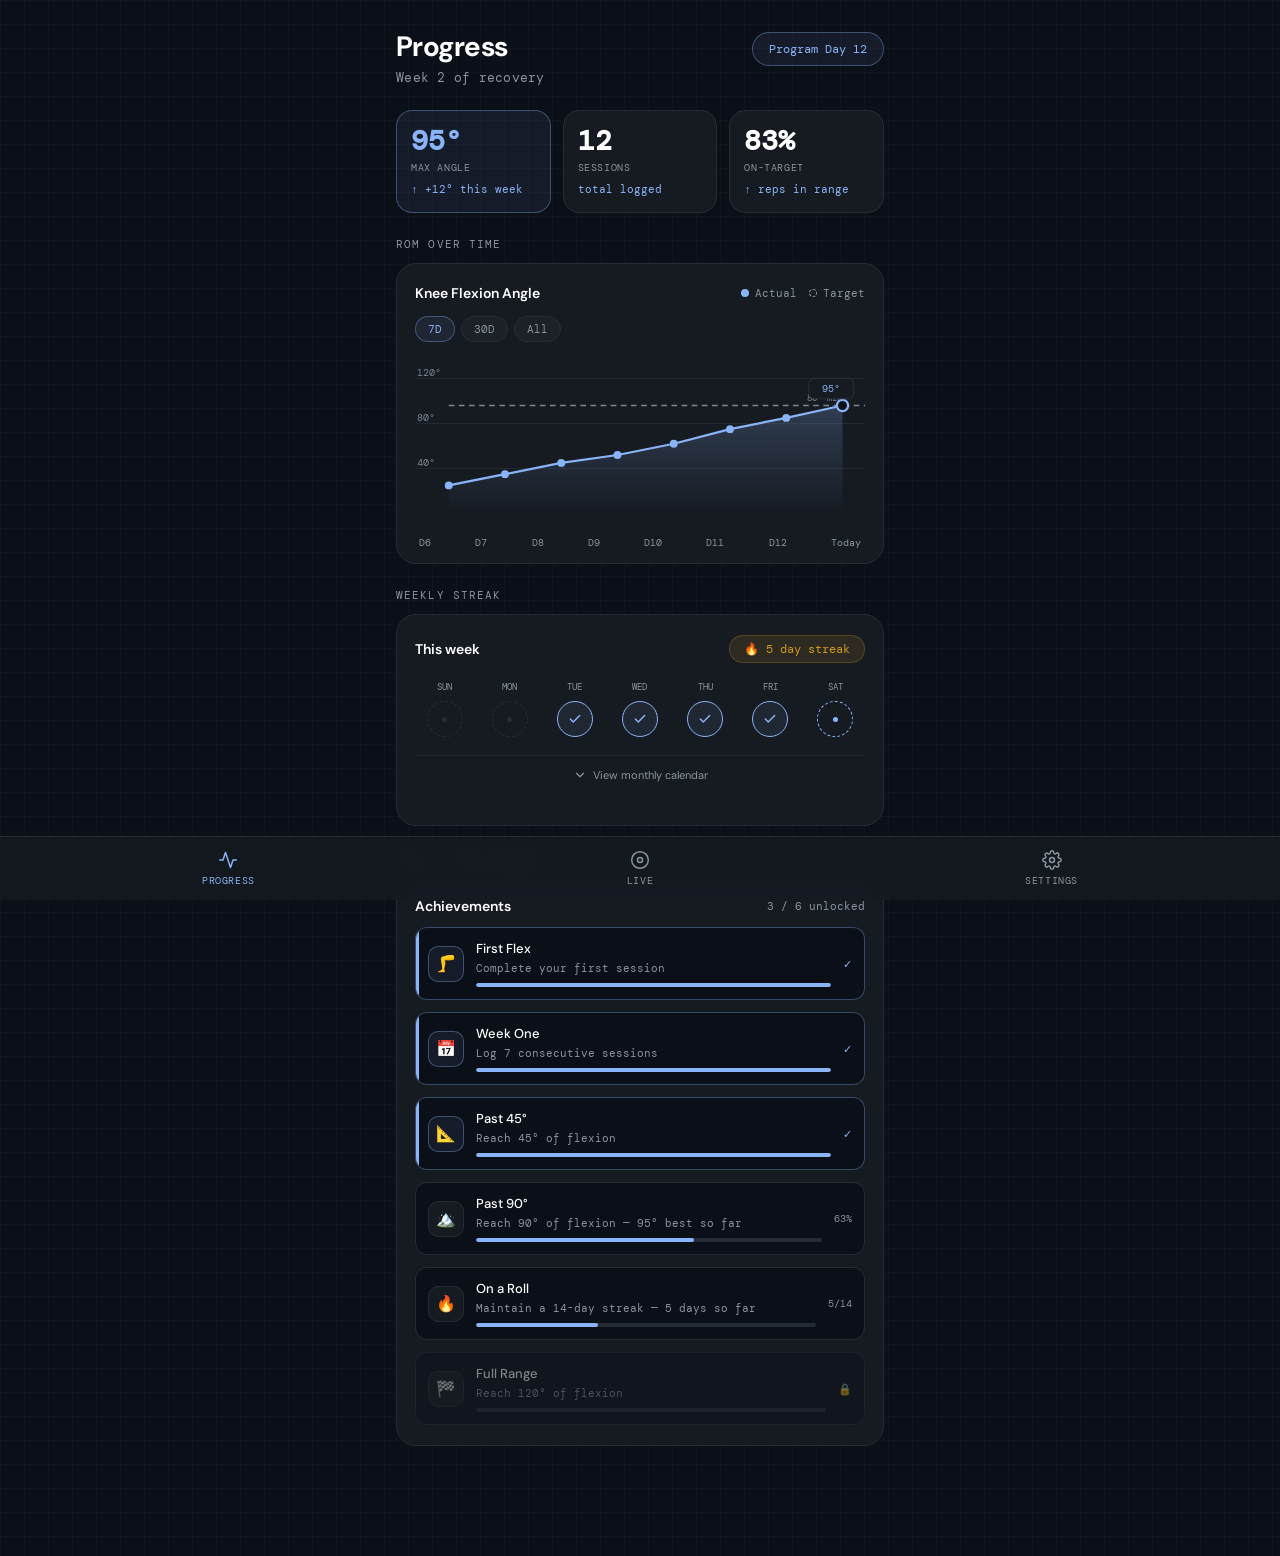
==== commit 3f4a761b: "transition animations + graph updates + expandable streak calendar" ====
--- a/dashboard.html
+++ b/dashboard.html
@@ -20,253 +20,298 @@
 
 <body>
 
-  <div class="app-container">
-
-    <!-- Header Section -->
-    <div class="header">
-      <div class="header-left">
-        <h1>Progress</h1>
-        <p>Week 2 of recovery</p>
-      </div>
-      <div class="program-badge">Program Day 12</div>
+    <div class="app-container">
+
+        <!-- Header Section -->
+        <div class="header">
+            <div class="header-left">
+                <h1>Progress</h1>
+                <p>Week 2 of recovery</p>
+            </div>
+            <div class="program-badge">Program Day 12</div>
+        </div>
+
+        <!-- Stat Row -->
+        <div class="stat-row">
+            <div class="stat-card highlight">
+                <div class="stat-value">95°</div>
+                <div class="stat-sublabel">Max angle</div>
+                <div class="stat-delta">↑ +12° this week</div>
+            </div>
+            <div class="stat-card">
+                <div class="stat-value">12</div>
+                <div class="stat-sublabel">Sessions</div>
+                <div class="stat-delta text-muted">total logged</div>
+            </div>
+            <div class="stat-card">
+                <div class="stat-value">83%</div>
+                <div class="stat-sublabel">On-target</div>
+                <div class="stat-delta">↑ reps in range</div>
+            </div>
+        </div>
+
+        <!-- Graph Card -->
+        <div class="section-label">ROM OVER TIME</div>
+        <div class="graph-card">
+            <div class="graph-header">
+                <div class="graph-title">Knee Flexion Angle</div>
+                <div class="graph-legend">
+                    <div class="legend-item">
+                        <div class="legend-dot legend-dot-actual"></div>Actual
+                    </div>
+                    <div class="legend-item">
+                        <div class="legend-dot legend-dot-target"></div>Target
+                    </div>
+                </div>
+            </div>
+
+            <div class="range-pills">
+                <div class="range-pill active">7D</div>
+                <div class="range-pill">30D</div>
+                <div class="range-pill">All</div>
+            </div>
+
+            <div class="graph-svg-wrap">
+                <svg viewBox="0 0 400 140" preserveAspectRatio="none" xmlns="http://www.w3.org/2000/svg">
+                    <line x1="0" y1="20" x2="400" y2="20" stroke="#2a3140" stroke-width="0.5" />
+                    <line x1="0" y1="60" x2="400" y2="60" stroke="#2a3140" stroke-width="0.5" />
+                    <line x1="0" y1="100" x2="400" y2="100" stroke="#2a3140" stroke-width="0.5" />
+                    <text x="2" y="18" font-size="9" fill="#7d8590" font-family="DM Mono">120°</text>
+                    <text x="2" y="58" font-size="9" fill="#7d8590" font-family="DM Mono">80°</text>
+                    <text x="2" y="98" font-size="9" fill="#7d8590" font-family="DM Mono">40°</text>
+                    <line x1="30" y1="44" x2="400" y2="44" stroke="#7d8590" stroke-width="1.2" stroke-dasharray="5 4" />
+                    <text x="348" y="40" font-size="8" fill="#7d8590" font-family="DM Mono">80° min</text>
+                    <defs>
+                        <linearGradient id="areaGrad" x1="0" y1="0" x2="0" y2="1">
+                            <stop offset="0%" stop-color="var(--accent)" stop-opacity="0.22" />
+                            <stop offset="100%" stop-color="var(--accent)" stop-opacity="0.00" />
+                        </linearGradient>
+                    </defs>
+                    <path d="M30 115 L80 105 L130 95 L180 88 L230 78 L280 65 L330 55 L380 44 L380 140 L30 140 Z"
+                        fill="url(#areaGrad)" />
+                    <polyline class="graph-line" points="30,115 80,105 130,95 180,88 230,78 280,65 330,55 380,44"
+                        fill="none" stroke="currentColor" stroke-width="2" stroke-linecap="round"
+                        stroke-linejoin="round" />
+                    <circle class="graph-point" cx="30" cy="115" r="3.5" fill="currentColor" />
+                    <circle class="graph-point" cx="80" cy="105" r="3.5" fill="currentColor" />
+                    <circle class="graph-point" cx="130" cy="95" r="3.5" fill="currentColor" />
+                    <circle class="graph-point" cx="180" cy="88" r="3.5" fill="currentColor" />
+                    <circle class="graph-point" cx="230" cy="78" r="3.5" fill="currentColor" />
+                    <circle class="graph-point" cx="280" cy="65" r="3.5" fill="currentColor" />
+                    <circle class="graph-point" cx="330" cy="55" r="3.5" fill="currentColor" />
+                    <circle class="graph-point-active" cx="380" cy="44" r="5" fill="#0d1117" stroke="currentColor"
+                        stroke-width="2" />
+                    <rect x="350" y="20" width="40" height="18" rx="5" fill="#161b22" stroke="#2a3140"
+                        stroke-width="0.8" />
+                    <text class="graph-tooltip-text" x="370" y="32" font-size="9" fill="currentColor"
+                        font-family="DM Mono" text-anchor="middle">95°</text>
+                </svg>
+            </div>
+            <div class="graph-x-labels">
+                <span>D6</span><span>D7</span><span>D8</span>
+                <span>D9</span><span>D10</span><span>D11</span>
+                <span>D12</span><span>Today</span>
+            </div>
+        </div>
+
+        <!-- Streak Card -->
+        <div class="section-label">WEEKLY STREAK</div>
+        <div class="streak-card">
+            <div class="streak-header">
+                <div class="streak-title">This week</div>
+                <div class="streak-count">🔥 5 day streak</div>
+            </div>
+
+            <div class="streak-days">
+                <div class="day-item">
+                    <div class="day-label">Sun</div>
+                    <div class="day-circle">
+                        <div class="day-dot"></div>
+                    </div>
+                </div>
+                <div class="day-item">
+                    <div class="day-label">Mon</div>
+                    <div class="day-circle">
+                        <div class="day-dot"></div>
+                    </div>
+                </div>
+                <div class="day-item">
+                    <div class="day-label">Tue</div>
+                    <div class="day-circle done">
+                        <svg viewBox="0 0 24 24" fill="none" stroke="currentColor" stroke-width="2.5"
+                            stroke-linecap="round" stroke-linejoin="round">
+                            <path d="M20 6L9 17l-5-5" />
+                        </svg>
+                    </div>
+                </div>
+                <div class="day-item">
+                    <div class="day-label">Wed</div>
+                    <div class="day-circle done">
+                        <svg viewBox="0 0 24 24" fill="none" stroke="currentColor" stroke-width="2.5"
+                            stroke-linecap="round" stroke-linejoin="round">
+                            <path d="M20 6L9 17l-5-5" />
+                        </svg>
+                    </div>
+                </div>
+                <div class="day-item">
+                    <div class="day-label">Thu</div>
+                    <div class="day-circle done">
+                        <svg viewBox="0 0 24 24" fill="none" stroke="currentColor" stroke-width="2.5"
+                            stroke-linecap="round" stroke-linejoin="round">
+                            <path d="M20 6L9 17l-5-5" />
+                        </svg>
+                    </div>
+                </div>
+                <div class="day-item">
+                    <div class="day-label">Fri</div>
+                    <div class="day-circle done">
+                        <svg viewBox="0 0 24 24" fill="none" stroke="currentColor" stroke-width="2.5"
+                            stroke-linecap="round" stroke-linejoin="round">
+                            <path d="M20 6L9 17l-5-5" />
+                        </svg>
+                    </div>
+                </div>
+                <div class="day-item">
+                    <div class="day-label">Sat</div>
+                    <div class="day-circle today">
+                        <div class="day-dot day-dot-today"></div>
+                    </div>
+                </div>
+            </div>
+
+            <!-- Expand Toggle Button -->
+            <button id="calendar-toggle" class="streak-expand" aria-expanded="false" aria-controls="calendar-tray">
+                <svg class="expand-icon" width="14" height="14" viewBox="0 0 24 24" fill="none" stroke="currentColor"
+                    stroke-width="2" stroke-linecap="round" stroke-linejoin="round">
+                    <path d="M6 9l6 6 6-6" />
+                </svg>
+                <span class="expand-text">View monthly calendar</span>
+            </button>
+
+            <!-- Dropdown Container -->
+            <div id="calendar-tray" class="calendar-tray hidden" aria-hidden="true">
+                <div class="calendar-header">
+                    <span class="calendar-month-title">August 2026</span>
+                    <div class="calendar-legend">
+                        <span class="legend-dot-completed"></span> Done
+                        <span class="legend-dot-today"></span> Today
+                    </div>
+                </div>
+                <div class="calendar-weekdays">
+                    <span>S</span><span>M</span><span>T</span><span>W</span><span>T</span><span>F</span><span>S</span>
+                </div>
+                <div id="calendar-grid" class="calendar-grid"></div>
+            </div>
+        </div>
+
+        <!-- Goals Card -->
+        <div class="section-label">GOALS &amp; MILESTONES</div>
+        <div class="goals-card">
+            <div class="goals-header">
+                <div class="goals-title">Achievements</div>
+                <div class="goals-progress-label">3 / 6 unlocked</div>
+            </div>
+
+            <div class="goal-item complete">
+                <div class="goal-icon">🦵</div>
+                <div class="goal-body">
+                    <div class="goal-name">First Flex</div>
+                    <div class="goal-desc">Complete your first session</div>
+                    <div class="goal-bar-wrap">
+                        <div class="goal-bar" style="width:100%"></div>
+                    </div>
+                </div>
+                <div class="goal-status done">✓</div>
+            </div>
+
+            <div class="goal-item complete">
+                <div class="goal-icon">📅</div>
+                <div class="goal-body">
+                    <div class="goal-name">Week One</div>
+                    <div class="goal-desc">Log 7 consecutive sessions</div>
+                    <div class="goal-bar-wrap">
+                        <div class="goal-bar" style="width:100%"></div>
+                    </div>
+                </div>
+                <div class="goal-status done">✓</div>
+            </div>
+
+            <div class="goal-item complete">
+                <div class="goal-icon">📐</div>
+                <div class="goal-body">
+                    <div class="goal-name">Past 45°</div>
+                    <div class="goal-desc">Reach 45° of flexion</div>
+                    <div class="goal-bar-wrap">
+                        <div class="goal-bar" style="width:100%"></div>
+                    </div>
+                </div>
+                <div class="goal-status done">✓</div>
+            </div>
+
+            <div class="goal-item">
+                <div class="goal-icon">🏔️</div>
+                <div class="goal-body">
+                    <div class="goal-name">Past 90°</div>
+                    <div class="goal-desc">Reach 90° of flexion — 95° best so far</div>
+                    <div class="goal-bar-wrap">
+                        <div class="goal-bar" style="width:63%"></div>
+                    </div>
+                </div>
+                <div class="goal-status goal-status-pct">63%</div>
+            </div>
+
+            <div class="goal-item">
+                <div class="goal-icon">🔥</div>
+                <div class="goal-body">
+                    <div class="goal-name">On a Roll</div>
+                    <div class="goal-desc">Maintain a 14-day streak — 5 days so far</div>
+                    <div class="goal-bar-wrap">
+                        <div class="goal-bar" style="width:36%"></div>
+                    </div>
+                </div>
+                <div class="goal-status goal-status-pct">5/14</div>
+            </div>
+
+            <div class="goal-item locked">
+                <div class="goal-icon">🏁</div>
+                <div class="goal-body">
+                    <div class="goal-name">Full Range</div>
+                    <div class="goal-desc">Reach 120° of flexion</div>
+                    <div class="goal-bar-wrap">
+                        <div class="goal-bar" style="width:0%"></div>
+                    </div>
+                </div>
+                <div class="goal-status">🔒</div>
+            </div>
+
+        </div>
+
     </div>
 
-    <!-- Stat Row -->
-    <div class="stat-row">
-      <div class="stat-card highlight">
-        <div class="stat-value">95°</div>
-        <div class="stat-sublabel">Max angle</div>
-        <div class="stat-delta">↑ +12° this week</div>
-      </div>
-      <div class="stat-card">
-        <div class="stat-value">12</div>
-        <div class="stat-sublabel">Sessions</div>
-        <div class="stat-delta text-muted">total logged</div>
-      </div>
-      <div class="stat-card">
-        <div class="stat-value">83%</div>
-        <div class="stat-sublabel">On-target</div>
-        <div class="stat-delta">↑ reps in range</div>
-      </div>
-    </div>
-
-    <!-- Graph Card -->
-    <div class="section-label">ROM OVER TIME</div>
-    <div class="graph-card">
-      <div class="graph-header">
-        <div class="graph-title">Knee Flexion Angle</div>
-        <div class="graph-legend">
-          <div class="legend-item">
-            <div class="legend-dot legend-dot-actual"></div>Actual
-          </div>
-          <div class="legend-item">
-            <div class="legend-dot legend-dot-target"></div>Target
-          </div>
-        </div>
-      </div>
-
-      <div class="range-pills">
-        <div class="range-pill active">7D</div>
-        <div class="range-pill">30D</div>
-        <div class="range-pill">All</div>
-      </div>
-
-      <div class="graph-svg-wrap">
-        <svg viewBox="0 0 400 140" preserveAspectRatio="none" xmlns="http://www.w3.org/2000/svg">
-          <line x1="0" y1="20"  x2="400" y2="20"  stroke="#2a3140" stroke-width="0.5"/>
-          <line x1="0" y1="60"  x2="400" y2="60"  stroke="#2a3140" stroke-width="0.5"/>
-          <line x1="0" y1="100" x2="400" y2="100" stroke="#2a3140" stroke-width="0.5"/>
-          <text x="2" y="18"  font-size="9" fill="#7d8590" font-family="DM Mono">120°</text>
-          <text x="2" y="58"  font-size="9" fill="#7d8590" font-family="DM Mono">80°</text>
-          <text x="2" y="98"  font-size="9" fill="#7d8590" font-family="DM Mono">40°</text>
-          <line x1="30" y1="44" x2="400" y2="44" stroke="#7d8590" stroke-width="1.2" stroke-dasharray="5 4"/>
-          <text x="348" y="40" font-size="8" fill="#7d8590" font-family="DM Mono">80° min</text>
-          <defs>
-            <linearGradient id="areaGrad" x1="0" y1="0" x2="0" y2="1">
-              <stop offset="0%"   stop-color="var(--accent)" stop-opacity="0.22"/>
-              <stop offset="100%" stop-color="var(--accent)" stop-opacity="0.00"/>
-            </linearGradient>
-          </defs>
-          <path d="M30 115 L80 105 L130 95 L180 88 L230 78 L280 65 L330 55 L380 44 L380 140 L30 140 Z" fill="url(#areaGrad)"/>
-          <polyline class="graph-line" points="30,115 80,105 130,95 180,88 230,78 280,65 330,55 380,44" fill="none" stroke="currentColor" stroke-width="2" stroke-linecap="round" stroke-linejoin="round"/>
-          <circle class="graph-point" cx="30"  cy="115" r="3.5" fill="currentColor"/>
-          <circle class="graph-point" cx="80"  cy="105" r="3.5" fill="currentColor"/>
-          <circle class="graph-point" cx="130" cy="95"  r="3.5" fill="currentColor"/>
-          <circle class="graph-point" cx="180" cy="88"  r="3.5" fill="currentColor"/>
-          <circle class="graph-point" cx="230" cy="78"  r="3.5" fill="currentColor"/>
-          <circle class="graph-point" cx="280" cy="65"  r="3.5" fill="currentColor"/>
-          <circle class="graph-point" cx="330" cy="55"  r="3.5" fill="currentColor"/>
-          <circle class="graph-point-active" cx="380" cy="44"  r="5"   fill="#0d1117" stroke="currentColor" stroke-width="2"/>
-          <rect x="350" y="20" width="40" height="18" rx="5" fill="#161b22" stroke="#2a3140" stroke-width="0.8"/>
-          <text class="graph-tooltip-text" x="370" y="32" font-size="9" fill="currentColor" font-family="DM Mono" text-anchor="middle">95°</text>
-        </svg>
-      </div>
-      <div class="graph-x-labels">
-        <span>D6</span><span>D7</span><span>D8</span>
-        <span>D9</span><span>D10</span><span>D11</span>
-        <span>D12</span><span>Today</span>
-      </div>
-    </div>
-
-    <!-- Streak Card -->
-    <div class="section-label">WEEKLY STREAK</div>
-    <div class="streak-card">
-      <div class="streak-header">
-        <div class="streak-title">This week</div>
-        <div class="streak-count">🔥 5 day streak</div>
-      </div>
-
-      <div class="streak-days">
-        <div class="day-item">
-          <div class="day-label">Sun</div>
-          <div class="day-circle"><div class="day-dot"></div></div>
-        </div>
-        <div class="day-item">
-          <div class="day-label">Mon</div>
-          <div class="day-circle"><div class="day-dot"></div></div>
-        </div>
-        <div class="day-item">
-          <div class="day-label">Tue</div>
-          <div class="day-circle done">
-            <svg viewBox="0 0 24 24" fill="none" stroke="currentColor" stroke-width="2.5" stroke-linecap="round" stroke-linejoin="round">
-              <path d="M20 6L9 17l-5-5"/>
+    <nav class="nav">
+        <a class="nav-item active" href="progress.html">
+            <svg viewBox="0 0 24 24" fill="none" stroke-width="1.8" stroke-linecap="round" stroke-linejoin="round">
+                <polyline points="22 12 18 12 15 21 9 3 6 12 2 12" />
             </svg>
-          </div>
-        </div>
-        <div class="day-item">
-          <div class="day-label">Wed</div>
-          <div class="day-circle done">
-            <svg viewBox="0 0 24 24" fill="none" stroke="currentColor" stroke-width="2.5" stroke-linecap="round" stroke-linejoin="round">
-              <path d="M20 6L9 17l-5-5"/>
+            <span class="nav-label">Progress</span>
+        </a>
+        <a class="nav-item" href="live.html">
+            <svg viewBox="0 0 24 24" fill="none" stroke-width="1.8" stroke-linecap="round" stroke-linejoin="round">
+                <circle cx="12" cy="12" r="10" />
+                <circle cx="12" cy="12" r="3" />
             </svg>
-          </div>
-        </div>
-        <div class="day-item">
-          <div class="day-label">Thu</div>
-          <div class="day-circle done">
-            <svg viewBox="0 0 24 24" fill="none" stroke="currentColor" stroke-width="2.5" stroke-linecap="round" stroke-linejoin="round">
-              <path d="M20 6L9 17l-5-5"/>
+            <span class="nav-label">Live</span>
+        </a>
+        <a class="nav-item" href="settings.html">
+            <svg viewBox="0 0 24 24" fill="none" stroke-width="1.8" stroke-linecap="round" stroke-linejoin="round">
+                <circle cx="12" cy="12" r="3" />
+                <path
+                    d="M19.4 15a1.65 1.65 0 0 0 .33 1.82l.06.06a2 2 0 0 1-2.83 2.83l-.06-.06a1.65 1.65 0 0 0-1.82-.33 1.65 1.65 0 0 0-1 1.51V21a2 2 0 0 1-4 0v-.09A1.65 1.65 0 0 0 9 19.4a1.65 1.65 0 0 0-1.82.33l-.06.06a2 2 0 0 1-2.83-2.83l.06-.06A1.65 1.65 0 0 0 4.68 15a1.65 1.65 0 0 0-1.51-1H3a2 2 0 0 1 0-4h.09A1.65 1.65 0 0 0 4.6 9a1.65 1.65 0 0 0-.33-1.82l-.06-.06a2 2 0 0 1 2.83-2.83l.06.06A1.65 1.65 0 0 0 9 4.68a1.65 1.65 0 0 0 1-1.51V3a2 2 0 0 1 4 0v.09a1.65 1.65 0 0 0 1 1.51 1.65 1.65 0 0 0 1.82-.33l.06-.06a2 2 0 0 1 2.83 2.83l-.06.06A1.65 1.65 0 0 0 19.4 9a1.65 1.65 0 0 0 1.51 1H21a2 2 0 0 1 0 4h-.09a1.65 1.65 0 0 0-1.51 1z" />
             </svg>
-          </div>
-        </div>
-        <div class="day-item">
-          <div class="day-label">Fri</div>
-          <div class="day-circle done">
-            <svg viewBox="0 0 24 24" fill="none" stroke="currentColor" stroke-width="2.5" stroke-linecap="round" stroke-linejoin="round">
-              <path d="M20 6L9 17l-5-5"/>
-            </svg>
-          </div>
-        </div>
-        <div class="day-item">
-          <div class="day-label">Sat</div>
-          <div class="day-circle today">
-            <div class="day-dot day-dot-today"></div>
-          </div>
-        </div>
-      </div>
-
-      <div class="streak-expand">
-        <svg viewBox="0 0 24 24" fill="none" stroke="currentColor" stroke-width="2" stroke-linecap="round" stroke-linejoin="round">
-          <path d="M6 9l6 6 6-6"/>
-        </svg>
-        View monthly calendar
-      </div>
-    </div>
-
-    <!-- Goals Card -->
-    <div class="section-label">GOALS &amp; MILESTONES</div>
-    <div class="goals-card">
-      <div class="goals-header">
-        <div class="goals-title">Achievements</div>
-        <div class="goals-progress-label">3 / 6 unlocked</div>
-      </div>
-
-      <div class="goal-item complete">
-        <div class="goal-icon">🦵</div>
-        <div class="goal-body">
-          <div class="goal-name">First Flex</div>
-          <div class="goal-desc">Complete your first session</div>
-          <div class="goal-bar-wrap"><div class="goal-bar" style="width:100%"></div></div>
-        </div>
-        <div class="goal-status done">✓</div>
-      </div>
-
-      <div class="goal-item complete">
-        <div class="goal-icon">📅</div>
-        <div class="goal-body">
-          <div class="goal-name">Week One</div>
-          <div class="goal-desc">Log 7 consecutive sessions</div>
-          <div class="goal-bar-wrap"><div class="goal-bar" style="width:100%"></div></div>
-        </div>
-        <div class="goal-status done">✓</div>
-      </div>
-
-      <div class="goal-item complete">
-        <div class="goal-icon">📐</div>
-        <div class="goal-body">
-          <div class="goal-name">Past 45°</div>
-          <div class="goal-desc">Reach 45° of flexion</div>
-          <div class="goal-bar-wrap"><div class="goal-bar" style="width:100%"></div></div>
-        </div>
-        <div class="goal-status done">✓</div>
-      </div>
-
-      <div class="goal-item">
-        <div class="goal-icon">🏔️</div>
-        <div class="goal-body">
-          <div class="goal-name">Past 90°</div>
-          <div class="goal-desc">Reach 90° of flexion — 95° best so far</div>
-          <div class="goal-bar-wrap"><div class="goal-bar" style="width:63%"></div></div>
-        </div>
-        <div class="goal-status goal-status-pct">63%</div>
-      </div>
-
-      <div class="goal-item">
-        <div class="goal-icon">🔥</div>
-        <div class="goal-body">
-          <div class="goal-name">On a Roll</div>
-          <div class="goal-desc">Maintain a 14-day streak — 5 days so far</div>
-          <div class="goal-bar-wrap"><div class="goal-bar" style="width:36%"></div></div>
-        </div>
-        <div class="goal-status goal-status-pct">5/14</div>
-      </div>
-
-      <div class="goal-item locked">
-        <div class="goal-icon">🏁</div>
-        <div class="goal-body">
-          <div class="goal-name">Full Range</div>
-          <div class="goal-desc">Reach 120° of flexion</div>
-          <div class="goal-bar-wrap"><div class="goal-bar" style="width:0%"></div></div>
-        </div>
-        <div class="goal-status">🔒</div>
-      </div>
-
-    </div>
-
-  </div>
-
-  <nav class="nav">
-    <a class="nav-item active" href="progress.html">
-      <svg viewBox="0 0 24 24" fill="none" stroke-width="1.8" stroke-linecap="round" stroke-linejoin="round">
-        <polyline points="22 12 18 12 15 21 9 3 6 12 2 12"/>
-      </svg>
-      <span class="nav-label">Progress</span>
-    </a>
-    <a class="nav-item" href="live.html">
-      <svg viewBox="0 0 24 24" fill="none" stroke-width="1.8" stroke-linecap="round" stroke-linejoin="round">
-        <circle cx="12" cy="12" r="10"/>
-        <circle cx="12" cy="12" r="3"/>
-      </svg>
-      <span class="nav-label">Live</span>
-    </a>
-    <a class="nav-item" href="settings.html">
-      <svg viewBox="0 0 24 24" fill="none" stroke-width="1.8" stroke-linecap="round" stroke-linejoin="round">
-        <circle cx="12" cy="12" r="3"/>
-        <path d="M19.4 15a1.65 1.65 0 0 0 .33 1.82l.06.06a2 2 0 0 1-2.83 2.83l-.06-.06a1.65 1.65 0 0 0-1.82-.33 1.65 1.65 0 0 0-1 1.51V21a2 2 0 0 1-4 0v-.09A1.65 1.65 0 0 0 9 19.4a1.65 1.65 0 0 0-1.82.33l-.06.06a2 2 0 0 1-2.83-2.83l.06-.06A1.65 1.65 0 0 0 4.68 15a1.65 1.65 0 0 0-1.51-1H3a2 2 0 0 1 0-4h.09A1.65 1.65 0 0 0 4.6 9a1.65 1.65 0 0 0-.33-1.82l-.06-.06a2 2 0 0 1 2.83-2.83l.06.06A1.65 1.65 0 0 0 9 4.68a1.65 1.65 0 0 0 1-1.51V3a2 2 0 0 1 4 0v.09a1.65 1.65 0 0 0 1 1.51 1.65 1.65 0 0 0 1.82-.33l.06-.06a2 2 0 0 1 2.83 2.83l-.06.06A1.65 1.65 0 0 0 19.4 9a1.65 1.65 0 0 0 1.51 1H21a2 2 0 0 1 0 4h-.09a1.65 1.65 0 0 0-1.51 1z"/>
-      </svg>
-      <span class="nav-label">Settings</span>
-    </a>
-  </nav>
+            <span class="nav-label">Settings</span>
+        </a>
+    </nav>
 
 </body>
+
 </html>
--- a/index.css
+++ b/index.css
@@ -833,7 +833,7 @@
    PROGRESS / DASHBOARD SPECIFIC STYLES
    ========================================================================== */
 
-   /* ==========================================================================
+/* ==========================================================================
    GLOBAL DESIGN TOKENS & RESET
    ========================================================================== */
 
@@ -844,82 +844,82 @@
     --border: #262c36;
     --text: #ffffff;
     --muted: #8b949e;
-    
+
     /* Unified Chrome Blue Accent Tokens */
     --accent: #8ab4f8;
     --accent-dim: rgba(138, 180, 248, 0.08);
     --accent-border: rgba(138, 180, 248, 0.35);
-  
+
     --caution: #d29922;
     --caution-dim: rgba(210, 153, 34, 0.12);
-  }
-  
-  * {
+}
+
+* {
     box-sizing: border-box;
     margin: 0;
     padding: 0;
-  }
-  
-  body {
+}
+
+body {
     background-color: var(--bg);
-    background-image: 
-      linear-gradient(to right, rgba(255, 255, 255, 0.02) 1px, transparent 1px),
-      linear-gradient(to bottom, rgba(255, 255, 255, 0.02) 1px, transparent 1px);
+    background-image:
+        linear-gradient(to right, rgba(255, 255, 255, 0.02) 1px, transparent 1px),
+        linear-gradient(to bottom, rgba(255, 255, 255, 0.02) 1px, transparent 1px);
     background-size: 24px 24px;
     color: var(--text);
     font-family: 'DM Sans', -apple-system, BlinkMacSystemFont, sans-serif;
     min-height: 100vh;
     padding-bottom: 90px;
-  }
-  
-  .text-muted {
-    color: var(--muted);
-  }
-  
-  /* ==========================================================================
+}
+
+.text-muted {
+    color: var(--muted);
+}
+
+/* ==========================================================================
      PAGE LAYOUT
      ========================================================================== */
-  
-  .app-container {
+
+.app-container {
     width: 100%;
     max-width: 520px;
     margin: 0 auto;
     padding: 32px 16px 20px;
     display: flex;
     flex-direction: column;
-  }
-  
-  /* ==========================================================================
+}
+
+/* ==========================================================================
      HEADER SECTION
      ========================================================================== */
-  
-  .header {
+
+.header {
     display: flex;
     align-items: flex-start;
     justify-content: space-between;
     width: 100%;
     margin-bottom: 24px;
     padding: 0;
-  }
-  
-  .header-left h1 {
+}
+
+.header-left h1 {
     font-family: 'DM Sans', sans-serif;
     font-size: 28px;
     font-weight: 700;
     color: #ffffff;
     line-height: 1.1;
     letter-spacing: -0.02em;
-  }
-  
-  .header-left p {
+}
+
+.header-left p {
     font-family: 'DM Mono', monospace;
     font-size: 13px;
     color: var(--muted);
     margin-top: 6px;
     letter-spacing: 0.02em;
-  }
-  
-  .program-badge {
+}
+
+.program-badge {
     font-family: 'DM Mono', monospace;
     font-size: 12px;
     color: var(--accent);
@@ -928,19 +928,19 @@
     padding: 8px 16px;
     border-radius: 999px;
     white-space: nowrap;
-  }
-  
-  /* ==========================================================================
+}
+
+/* ==========================================================================
      STAT CARDS ROW
      ========================================================================== */
-  
-  .stat-row {
+
+.stat-row {
     display: flex;
     gap: 12px;
     width: 100%;
-  }
-  
-  .stat-card {
+}
+
+.stat-card {
     flex: 1;
     width: 0;
     background: var(--surface);
@@ -950,45 +950,45 @@
     display: flex;
     flex-direction: column;
     gap: 6px;
-  }
-  
-  .stat-card.highlight {
+}
+
+.stat-card.highlight {
     border-color: var(--accent-border);
     background: var(--accent-dim);
-  }
-  
-  .stat-value {
+}
+
+.stat-value {
     font-size: 28px;
     font-weight: 600;
     font-family: 'DM Mono', monospace;
     color: var(--text);
     line-height: 1;
-  }
-  
-  .stat-card.highlight .stat-value {
-    color: var(--accent);
-  }
-  
-  .stat-sublabel {
+}
+
+.stat-card.highlight .stat-value {
+    color: var(--accent);
+}
+
+.stat-sublabel {
     font-size: 10px;
     font-family: 'DM Mono', monospace;
     color: var(--muted);
     text-transform: uppercase;
     letter-spacing: 0.06em;
-  }
-  
-  .stat-delta {
+}
+
+.stat-delta {
     font-size: 11px;
     color: var(--accent);
     font-family: 'DM Mono', monospace;
     margin-top: 2px;
-  }
-  
-  /* ==========================================================================
+}
+
+/* ==========================================================================
      GRAPH CARD & SVG STYLES
      ========================================================================== */
-  
-  .section-label {
+
+.section-label {
     font-family: 'DM Mono', monospace;
     font-size: 11px;
     text-transform: uppercase;
@@ -996,9 +996,9 @@
     color: var(--muted);
     margin: 24px 0 12px;
     width: 100%;
-  }
-  
-  .graph-card {
+}
+
+.graph-card {
     width: 100%;
     background: var(--surface);
     border: 1px solid var(--border);
@@ -1007,56 +1007,56 @@
     display: flex;
     flex-direction: column;
     gap: 14px;
-  }
-  
-  .graph-header {
+}
+
+.graph-header {
     display: flex;
     align-items: center;
     justify-content: space-between;
-  }
-  
-  .graph-title {
+}
+
+.graph-title {
     font-size: 14px;
     font-weight: 600;
     color: var(--text);
-  }
-  
-  .graph-legend {
+}
+
+.graph-legend {
     display: flex;
     align-items: center;
     gap: 12px;
-  }
-  
-  .legend-item {
+}
+
+.legend-item {
     display: flex;
     align-items: center;
     gap: 6px;
     font-size: 11px;
     font-family: 'DM Mono', monospace;
     color: var(--muted);
-  }
-  
-  .legend-dot {
+}
+
+.legend-dot {
     width: 8px;
     height: 8px;
     border-radius: 50%;
-  }
-  
-  .legend-dot-actual {
+}
+
+.legend-dot-actual {
     background: var(--accent);
-  }
-  
-  .legend-dot-target {
+}
+
+.legend-dot-target {
     background: transparent;
     border: 1px dashed var(--muted);
-  }
-  
-  .range-pills {
+}
+
+.range-pills {
     display: flex;
     gap: 6px;
-  }
-  
-  .range-pill {
+}
+
+.range-pill {
     font-size: 11px;
     font-family: 'DM Mono', monospace;
     color: var(--muted);
@@ -1065,51 +1065,85 @@
     border-radius: 99px;
     padding: 5px 12px;
     cursor: pointer;
+
+    /* Smooth interaction transitions */
+    transition: background-color 0.15s ease, border-color 0.15s ease, color 0.15s ease;
+    user-select: none;
+    outline: none;
+}
+
+/* Hover state: Applies soft blue tint on hover when not active */
+.range-pill:hover:not(.active) {
+    color: var(--text);
+    background: rgba(138, 180, 248, 0.05);
+    /* Soft hover shade */
+    border-color: rgba(138, 180, 248, 0.2);
+}
+
+/* Active / Selected state */
+.range-pill.active {
+    color: var(--accent);
+    background: var(--accent-dim);
+    border-color: var(--accent-border);
+}
+
+/* Keyboard Accessibility Focus State */
+.range-pill:focus-visible {
+    box-shadow: 0 0 0 2px var(--bg), 0 0 0 4px var(--accent);
+}
+
+.graph-svg-wrap {
+    width: 100%;
+    position: relative;
+}
+
+/* Smooth fade effect during graph updates */
+.graph-svg-wrap svg {
+    transition: opacity 0.2s ease, transform 0.2s ease;
+    transform-origin: center;
+}
+
+.graph-svg-wrap.updating svg {
+    opacity: 0.15;
+    transform: scale(0.98);
+}
+
+/* SVG Elements targeting var(--accent) via currentColor */
+.graph-line,
+.graph-point-active,
+.graph-tooltip-text {
+    color: var(--accent);
+}
+
+/* Smooth fade for static data points */
+.graph-point {
+    color: var(--accent);
+    transition: opacity 0.2s ease;
   }
   
-  .range-pill.active {
-    color: var(--accent);
-    background: var(--accent-dim);
-    border-color: var(--accent-border);
+  .graph-point.hidden-point {
+    opacity: 0;
+    pointer-events: none;
   }
-  
-  .graph-svg-wrap {
-    width: 100%;
-    position: relative;
-  }
-  
-  .graph-svg-wrap svg {
-    width: 100%;
-    height: 140px;
-    overflow: visible;
-  }
-  
-  /* SVG Elements targeting var(--accent) via currentColor */
-  .graph-line,
-  .graph-point,
-  .graph-point-active,
-  .graph-tooltip-text {
-    color: var(--accent);
-  }
-  
-  .graph-x-labels {
+
+.graph-x-labels {
     display: flex;
     justify-content: space-between;
     padding: 0 4px;
     margin-top: 4px;
-  }
-  
-  .graph-x-labels span {
+}
+
+.graph-x-labels span {
     font-size: 10px;
     font-family: 'DM Mono', monospace;
     color: var(--muted);
-  }
-  
-  /* ==========================================================================
+}
+
+/* ==========================================================================
      STREAK CARD
      ========================================================================== */
-  
-  .streak-card {
+
+.streak-card {
     width: 100%;
     background: var(--surface);
     border: 1px solid var(--border);
@@ -1118,20 +1152,20 @@
     display: flex;
     flex-direction: column;
     gap: 18px;
-  }
-  
-  .streak-header {
+}
+
+.streak-header {
     display: flex;
     align-items: center;
     justify-content: space-between;
-  }
-  
-  .streak-title {
+}
+
+.streak-title {
     font-size: 14px;
     font-weight: 600;
-  }
-  
-  .streak-count {
+}
+
+.streak-count {
     display: flex;
     align-items: center;
     gap: 6px;
@@ -1142,30 +1176,30 @@
     border: 1px solid rgba(210, 153, 34, 0.25);
     border-radius: 99px;
     padding: 5px 14px;
-  }
-  
-  .streak-days {
+}
+
+.streak-days {
     display: flex;
     justify-content: space-between;
     gap: 6px;
-  }
-  
-  .day-item {
+}
+
+.day-item {
     flex: 1;
     display: flex;
     flex-direction: column;
     align-items: center;
     gap: 8px;
-  }
-  
-  .day-label {
+}
+
+.day-label {
     font-size: 9px;
     font-family: 'DM Mono', monospace;
     color: var(--muted);
     text-transform: uppercase;
-  }
-  
-  .day-circle {
+}
+
+.day-circle {
     width: 36px;
     height: 36px;
     border-radius: 50%;
@@ -1174,56 +1208,194 @@
     align-items: center;
     justify-content: center;
     color: var(--accent);
-  }
-  
-  .day-circle.done {
+}
+
+.day-circle.done {
     border: 1px solid var(--accent);
     background: var(--accent-dim);
-  }
-  
-  .day-circle.done svg {
+}
+
+.day-circle.done svg {
     width: 14px;
     height: 14px;
-  }
-  
-  .day-circle.today {
+}
+
+.day-circle.today {
     border: 1px dashed var(--accent);
-  }
-  
-  .day-dot {
+}
+
+.day-dot {
     width: 5px;
     height: 5px;
     border-radius: 50%;
     background: var(--border);
+}
+
+.day-dot-today {
+    background: var(--accent);
+}
+
+/* ==========================================================================
+   MONTHLY CALENDAR DROPDOWN STYLES
+   ========================================================================== */
+
+.streak-expand {
+    width: 100%;
+    background: transparent;
+    border: none;
+    border-top: 1px solid var(--border);
+    outline: none;
+    font-family: inherit;
+    font-size: 11px;
+    color: var(--muted);
+
+    /* Center arrow and text neatly */
+    display: flex;
+    align-items: center;
+    justify-content: center;
+    gap: 6px;
+    padding: 12px 0 4px;
+    cursor: pointer;
+}
+
+/* Fix for giant SVG explosion */
+.streak-expand .expand-icon {
+    width: 14px;
+    height: 14px;
+    flex-shrink: 0;
+    transition: transform 0.25s ease;
+}
+
+.streak-expand.open .expand-icon {
+    transform: rotate(180deg);
+}
+
+/* Smooth Sliding Tray CSS */
+.calendar-tray {
+    display: flex;
+    flex-direction: column;
+    gap: 12px;
+    
+    /* Smooth Slide & Fade Transition Setup */
+    max-height: 500px; /* High enough to accommodate full grid height */
+    opacity: 1;
+    overflow: hidden;
+    margin-top: 16px;
+    padding-top: 16px;
+    border-top: 1px dashed var(--border);
+    
+    transition: 
+      max-height 0.35s cubic-bezier(0.4, 0, 0.2, 1),
+      opacity 0.25s ease,
+      margin-top 0.35s ease,
+      padding-top 0.35s ease;
   }
   
-  .day-dot-today {
+  /* Collapsed state */
+  .calendar-tray.hidden {
+    display: flex !important; /* Overrides default browser display toggle */
+    max-height: 0;
+    opacity: 0;
+    margin-top: 0;
+    padding-top: 0;
+    border-top-color: transparent;
+    pointer-events: none;
+  }
+
+.calendar-header {
+    display: flex;
+    justify-content: space-between;
+    align-items: center;
+    font-family: 'DM Mono', monospace;
+    font-size: 12px;
+    color: var(--text);
+}
+
+.calendar-legend {
+    display: flex;
+    align-items: center;
+    gap: 8px;
+    font-size: 10px;
+    color: var(--muted);
+}
+
+.calendar-legend span {
+    display: inline-block;
+    width: 6px;
+    height: 6px;
+    border-radius: 50%;
+}
+
+.legend-dot-completed {
     background: var(--accent);
-  }
-  
-  .streak-expand {
+}
+
+.legend-dot-today {
+    border: 1px solid var(--accent);
+    background: transparent;
+}
+
+.calendar-weekdays {
+    display: grid;
+    grid-template-columns: repeat(7, 1fr);
+    text-align: center;
+    font-family: 'DM Mono', monospace;
+    font-size: 10px;
+    color: var(--muted);
+}
+
+.calendar-grid {
+    display: grid;
+    grid-template-columns: repeat(7, 1fr);
+    gap: 6px;
+    text-align: center;
+}
+
+.cal-day {
+    font-family: 'DM Mono', monospace;
+    font-size: 11px;
+    height: 32px;
     display: flex;
     align-items: center;
     justify-content: center;
-    gap: 6px;
-    font-size: 11px;
-    font-family: 'DM Mono', monospace;
-    color: var(--muted);
-    cursor: pointer;
-    padding-top: 10px;
-    border-top: 1px solid var(--border);
-  }
-  
-  .streak-expand svg {
-    width: 12px;
-    height: 12px;
-  }
-  
-  /* ==========================================================================
+    border-radius: 8px;
+    color: var(--muted);
+    background: var(--surface2);
+    position: relative;
+}
+
+.cal-day.empty {
+    background: transparent;
+}
+
+.cal-day.completed {
+    background: var(--accent);
+    /* Solid Chrome Blue */
+    color: #0d1117;
+    /* Dark text for high contrast */
+    font-weight: 600;
+}
+
+/* alternative format:
+
+  .cal-day.completed {
+    background: var(--accent-dim);
+    border: 1px solid var(--accent-border);
+    color: var(--accent);
+    font-weight: 600;
+  } */
+
+.cal-day.today {
+    border: 1px dashed var(--accent);
+    color: var(--text);
+    font-weight: 600;
+}
+
+/* ==========================================================================
      GOALS CARD
      ========================================================================== */
-  
-  .goals-card {
+
+.goals-card {
     width: 100%;
     background: var(--surface);
     border: 1px solid var(--border);
@@ -1232,26 +1404,26 @@
     display: flex;
     flex-direction: column;
     gap: 12px;
-  }
-  
-  .goals-header {
+}
+
+.goals-header {
     display: flex;
     align-items: center;
     justify-content: space-between;
-  }
-  
-  .goals-title {
+}
+
+.goals-title {
     font-size: 14px;
     font-weight: 600;
-  }
-  
-  .goals-progress-label {
+}
+
+.goals-progress-label {
     font-size: 11px;
     font-family: 'DM Mono', monospace;
     color: var(--muted);
-  }
-  
-  .goal-item {
+}
+
+.goal-item {
     display: flex;
     align-items: center;
     gap: 12px;
@@ -1261,13 +1433,13 @@
     border-radius: 12px;
     position: relative;
     overflow: hidden;
-  }
-  
-  .goal-item.complete {
+}
+
+.goal-item.complete {
     border-color: var(--accent-border);
-  }
-  
-  .goal-item.complete::before {
+}
+
+.goal-item.complete::before {
     content: '';
     position: absolute;
     left: 0;
@@ -1275,13 +1447,13 @@
     bottom: 0;
     width: 3px;
     background: var(--accent);
-  }
-  
-  .goal-item.locked {
+}
+
+.goal-item.locked {
     opacity: 0.45;
-  }
-  
-  .goal-icon {
+}
+
+.goal-icon {
     width: 36px;
     height: 36px;
     border-radius: 10px;
@@ -1292,67 +1464,67 @@
     justify-content: center;
     font-size: 16px;
     flex-shrink: 0;
-  }
-  
-  .goal-item.complete .goal-icon {
+}
+
+.goal-item.complete .goal-icon {
     background: var(--accent-dim);
     border-color: var(--accent-border);
-  }
-  
-  .goal-body {
+}
+
+.goal-body {
     flex: 1;
     display: flex;
     flex-direction: column;
     gap: 4px;
-  }
-  
-  .goal-name {
+}
+
+.goal-name {
     font-size: 13px;
     font-weight: 500;
     color: var(--text);
-  }
-  
-  .goal-desc {
+}
+
+.goal-desc {
     font-size: 11px;
     font-family: 'DM Mono', monospace;
     color: var(--muted);
-  }
-  
-  .goal-bar-wrap {
+}
+
+.goal-bar-wrap {
     width: 100%;
     height: 4px;
     background: var(--border);
     border-radius: 99px;
     overflow: hidden;
     margin-top: 4px;
-  }
-  
-  .goal-bar {
+}
+
+.goal-bar {
     height: 100%;
     border-radius: 99px;
     background: var(--accent);
-  }
-  
-  .goal-status {
+}
+
+.goal-status {
     font-size: 11px;
     font-family: 'DM Mono', monospace;
     color: var(--muted);
     flex-shrink: 0;
-  }
-  
-  .goal-status.done {
-    color: var(--accent);
-  }
-  
-  .goal-status-pct {
+}
+
+.goal-status.done {
+    color: var(--accent);
+}
+
+.goal-status-pct {
     font-size: 10px;
-  }
-  
-  /* ==========================================================================
+}
+
+/* ==========================================================================
      NAVIGATION BAR
      ========================================================================== */
-  
-  .nav {
+
+.nav {
     position: fixed;
     bottom: 0;
     left: 0;
@@ -1366,9 +1538,9 @@
     align-items: center;
     justify-content: space-around;
     z-index: 100;
-  }
-  
-  .nav-item {
+}
+
+.nav-item {
     display: flex;
     flex-direction: column;
     align-items: center;
@@ -1377,18 +1549,18 @@
     color: var(--muted);
     font-size: 10px;
     font-family: 'DM Mono', monospace;
-  }
-  
-  .nav-item svg {
+}
+
+.nav-item svg {
     width: 20px;
     height: 20px;
     stroke: var(--muted);
-  }
-  
-  .nav-item.active {
-    color: var(--accent);
-  }
-  
-  .nav-item.active svg {
+}
+
+.nav-item.active {
+    color: var(--accent);
+}
+
+.nav-item.active svg {
     stroke: var(--accent);
-  }+}
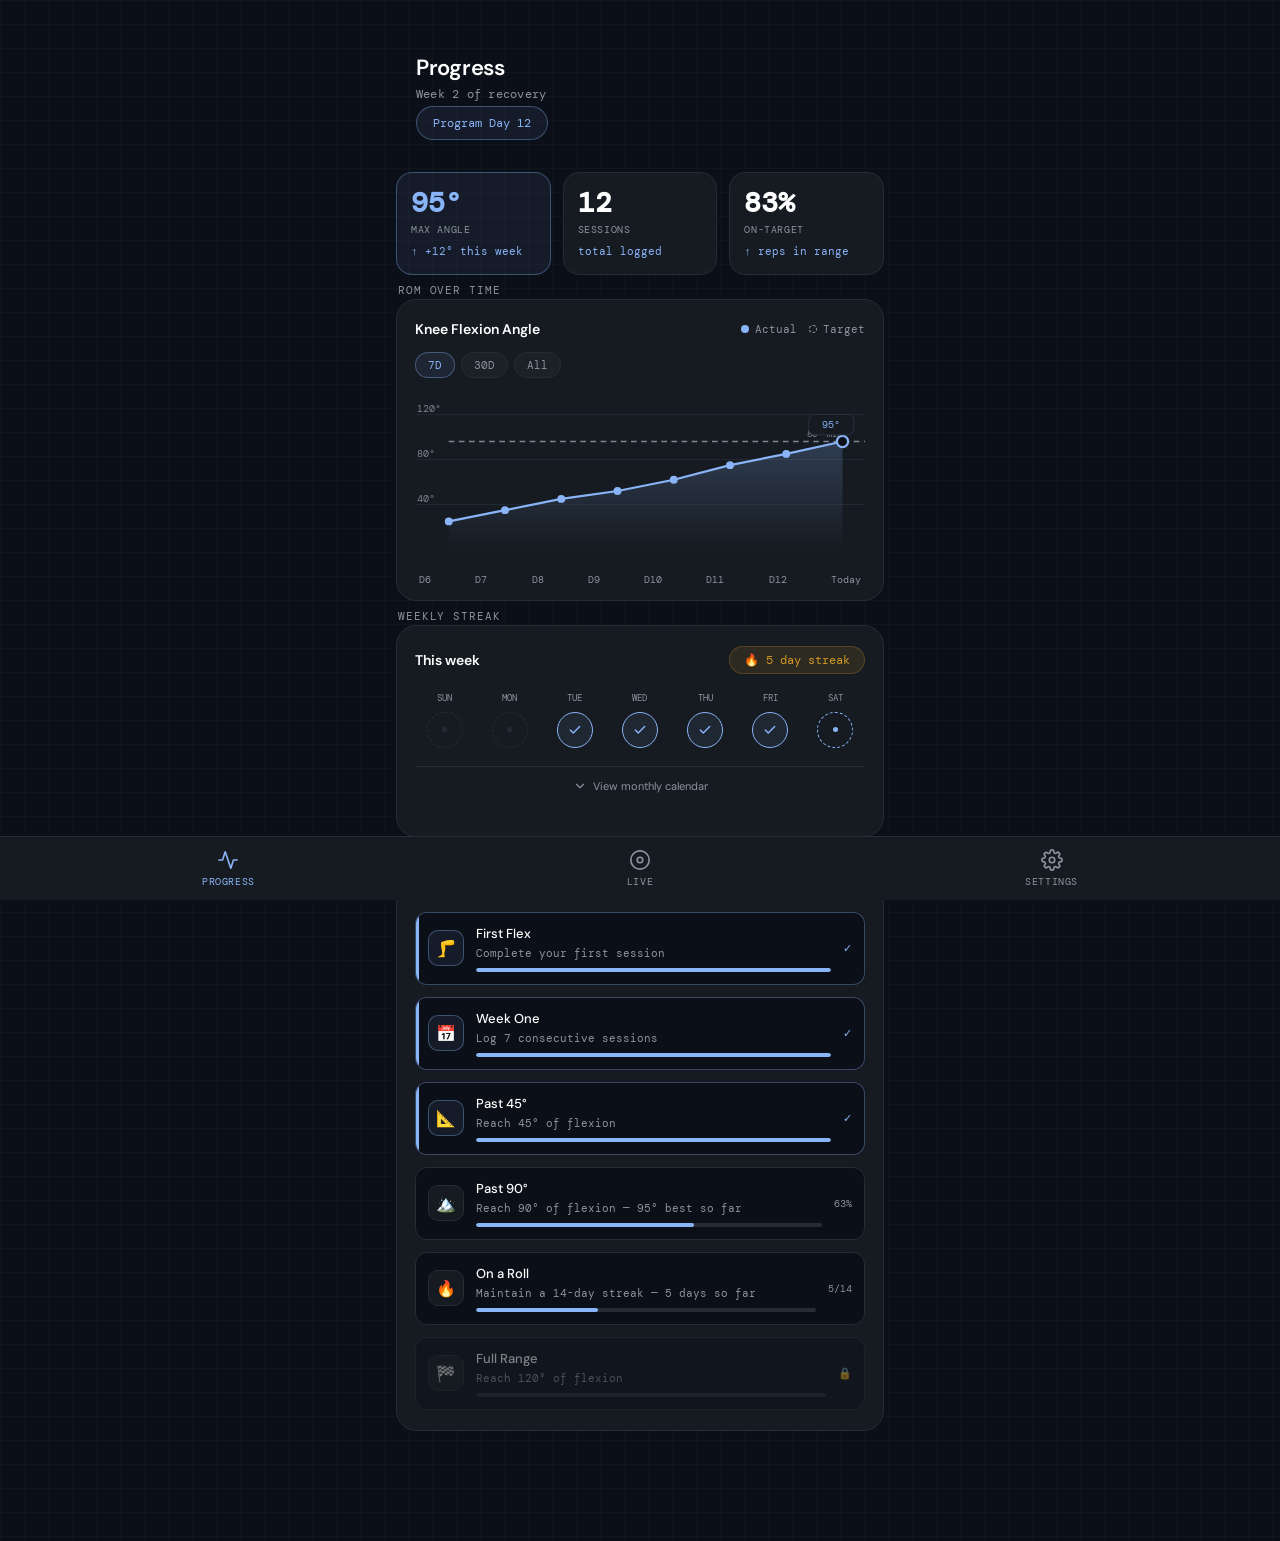
==== commit 6cd6e037: "implemented settings screen + basic format check" ====
--- a/dashboard.html
+++ b/dashboard.html
@@ -289,28 +289,27 @@
     </div>
 
     <nav class="nav">
-        <a class="nav-item active" href="progress.html">
-            <svg viewBox="0 0 24 24" fill="none" stroke-width="1.8" stroke-linecap="round" stroke-linejoin="round">
-                <polyline points="22 12 18 12 15 21 9 3 6 12 2 12" />
-            </svg>
-            <span class="nav-label">Progress</span>
+        <a class="nav-item active" href="index.html">
+          <svg viewBox="0 0 24 24" fill="none" stroke-width="1.8" stroke-linecap="round" stroke-linejoin="round">
+            <polyline points="22 12 18 12 15 21 9 3 6 12 2 12" />
+          </svg>
+          <span class="nav-label">Progress</span>
         </a>
-        <a class="nav-item" href="live.html">
-            <svg viewBox="0 0 24 24" fill="none" stroke-width="1.8" stroke-linecap="round" stroke-linejoin="round">
-                <circle cx="12" cy="12" r="10" />
-                <circle cx="12" cy="12" r="3" />
-            </svg>
-            <span class="nav-label">Live</span>
+        <a class="nav-item" href="feedback.html">
+          <svg viewBox="0 0 24 24" fill="none" stroke-width="1.8" stroke-linecap="round" stroke-linejoin="round">
+            <circle cx="12" cy="12" r="10" />
+            <circle cx="12" cy="12" r="3" />
+          </svg>
+          <span class="nav-label">Live</span>
         </a>
         <a class="nav-item" href="settings.html">
-            <svg viewBox="0 0 24 24" fill="none" stroke-width="1.8" stroke-linecap="round" stroke-linejoin="round">
-                <circle cx="12" cy="12" r="3" />
-                <path
-                    d="M19.4 15a1.65 1.65 0 0 0 .33 1.82l.06.06a2 2 0 0 1-2.83 2.83l-.06-.06a1.65 1.65 0 0 0-1.82-.33 1.65 1.65 0 0 0-1 1.51V21a2 2 0 0 1-4 0v-.09A1.65 1.65 0 0 0 9 19.4a1.65 1.65 0 0 0-1.82.33l-.06.06a2 2 0 0 1-2.83-2.83l.06-.06A1.65 1.65 0 0 0 4.68 15a1.65 1.65 0 0 0-1.51-1H3a2 2 0 0 1 0-4h.09A1.65 1.65 0 0 0 4.6 9a1.65 1.65 0 0 0-.33-1.82l-.06-.06a2 2 0 0 1 2.83-2.83l.06.06A1.65 1.65 0 0 0 9 4.68a1.65 1.65 0 0 0 1-1.51V3a2 2 0 0 1 4 0v.09a1.65 1.65 0 0 0 1 1.51 1.65 1.65 0 0 0 1.82-.33l.06-.06a2 2 0 0 1 2.83 2.83l-.06.06A1.65 1.65 0 0 0 19.4 9a1.65 1.65 0 0 0 1.51 1H21a2 2 0 0 1 0 4h-.09a1.65 1.65 0 0 0-1.51 1z" />
-            </svg>
-            <span class="nav-label">Settings</span>
+          <svg viewBox="0 0 24 24" fill="none" stroke-width="1.8" stroke-linecap="round" stroke-linejoin="round">
+            <circle cx="12" cy="12" r="3" />
+            <path d="M19.4 15a1.65 1.65 0 0 0 .33 1.82l.06.06a2 2 0 0 1-2.83 2.83l-.06-.06a1.65 1.65 0 0 0-1.82-.33 1.65 1.65 0 0 0-1 1.51V21a2 2 0 0 1-4 0v-.09A1.65 1.65 0 0 0 9 19.4a1.65 1.65 0 0 0-1.82.33l-.06.06a2 2 0 0 1-2.83-2.83l.06-.06A1.65 1.65 0 0 0 4.68 15a1.65 1.65 0 0 0-1.51-1H3a2 2 0 0 1 0-4h.09A1.65 1.65 0 0 0 4.6 9a1.65 1.65 0 0 0-.33-1.82l-.06-.06a2 2 0 0 1 2.83-2.83l.06.06A1.65 1.65 0 0 0 9 4.68a1.65 1.65 0 0 0 1-1.51V3a2 2 0 0 1 4 0v.09a1.65 1.65 0 0 0 1 1.51 1.65 1.65 0 0 0 1.82-.33l.06-.06a2 2 0 0 1 2.83 2.83l-.06.06A1.65 1.65 0 0 0 19.4 9a1.65 1.65 0 0 0 1.51 1H21a2 2 0 0 1 0 4h-.09a1.65 1.65 0 0 0-1.51 1z" />
+          </svg>
+          <span class="nav-label">Settings</span>
         </a>
-    </nav>
+      </nav>
 
 </body>
 
--- a/index.css
+++ b/index.css
@@ -828,6 +828,11 @@
         transition: none !important;
     }
 }
+
+
+
+
+
 
 /* ==========================================================================
    PROGRESS / DASHBOARD SPECIFIC STYLES
@@ -1563,4 +1568,477 @@
 
 .nav-item.active svg {
     stroke: var(--accent);
+}
+
+
+
+
+
+
+/* ==========================================================================
+   SETTINGS SPECIFIC STYLES
+   ========================================================================== */
+
+/* ── Layout & Structural Constraints ───────────────── */
+.header, 
+.content {
+  width: 100%; 
+  max-width: 480px;
+}
+
+.header {
+  padding: 24px 20px 8px;
+  display: flex; 
+  flex-direction: column; 
+  gap: 4px;
+}
+
+.header h1 { 
+  font-size: 22px; 
+  font-weight: 600; 
+  letter-spacing: -0.3px; 
+}
+
+.header p { 
+  font-size: 12px; 
+  color: var(--muted); 
+  font-family: 'DM Mono', monospace; 
+}
+
+.content {
+  display: flex; 
+  flex-direction: column;
+  gap: 16px; 
+  padding: 12px 20px 24px;
+}
+
+/* ── Section Label ───────────────────────────────────── */
+.section-label {
+  font-size: 11px; 
+  font-family: 'DM Mono', monospace;
+  letter-spacing: 0.08em; 
+  text-transform: uppercase;
+  color: var(--muted); 
+  margin-top: 8px;
+  margin-bottom: 2px;
+  padding-left: 2px;
+}
+
+/* ── Card Containers ─────────────────────────────────── */
+.profile-card,
+.settings-group,
+.brace-card,
+.program-card,
+.danger-group {
+  background: var(--surface);
+  border: 1px solid var(--border);
+  border-radius: var(--radius);
+  overflow: hidden;
+  width: 100%;
+}
+
+/* ── Profile Card ────────────────────────────────────── */
+.profile-card {
+  padding: 16px;
+  display: flex;
+  align-items: center;
+  gap: 14px;
+}
+
+.avatar {
+  width: 48px; 
+  height: 48px; 
+  border-radius: 50%;
+  background: var(--accent-dim);
+  border: 2px solid rgba(88, 166, 255, 0.3);
+  display: flex; 
+  align-items: center; 
+  justify-content: center;
+  font-size: 20px; 
+  flex-shrink: 0;
+}
+
+.profile-info { 
+  flex: 1; 
+  display: flex; 
+  flex-direction: column; 
+  gap: 2px; 
+}
+
+.profile-name { 
+  font-size: 15px; 
+  font-weight: 600; 
+}
+
+.profile-meta {
+  font-size: 11px; 
+  font-family: 'DM Mono', monospace;
+  color: var(--muted);
+}
+
+.profile-badge {
+  font-size: 10px; 
+  font-family: 'DM Mono', monospace;
+  color: var(--accent); 
+  background: var(--accent-dim);
+  border: 1px solid rgba(88, 166, 255, 0.2);
+  border-radius: 99px; 
+  padding: 3px 10px; 
+  white-space: nowrap;
+}
+
+/* ── Settings Rows ───────────────────────────────────── */
+.setting-row {
+  display: flex; 
+  align-items: center;
+  padding: 14px 16px; 
+  gap: 14px;
+  border-bottom: 1px solid var(--border);
+}
+
+.setting-row:last-child { 
+  border-bottom: none; 
+}
+
+.setting-icon {
+  width: 34px; 
+  height: 34px; 
+  border-radius: 8px;
+  display: flex; 
+  align-items: center; 
+  justify-content: center;
+  flex-shrink: 0; 
+  font-size: 15px;
+  background: rgba(255, 255, 255, 0.04);
+  border: 1px solid var(--border);
+}
+
+.setting-icon.blue   { background: var(--accent-dim); border-color: rgba(88, 166, 255, 0.2); }
+.setting-icon.amber  { background: var(--telemetry-yellow-bg); border-color: rgba(210, 153, 34, 0.2); }
+.setting-icon.green  { background: var(--telemetry-green-bg); border-color: rgba(63, 185, 80, 0.2); }
+
+.setting-body { 
+  flex: 1; 
+  display: flex; 
+  flex-direction: column; 
+  gap: 2px; 
+}
+
+.setting-title { 
+  font-size: 13px; 
+  font-weight: 500; 
+}
+
+.setting-desc {
+  font-size: 11px; 
+  font-family: 'DM Mono', monospace;
+  color: var(--muted);
+}
+
+.setting-action {
+  display: flex;
+  align-items: center;
+  justify-content: flex-end;
+  flex-shrink: 0;
+}
+
+.setting-chevron {
+  color: var(--muted);
+  display: flex; 
+  align-items: center;
+}
+
+.setting-chevron svg { 
+  width: 16px; 
+  height: 16px; 
+}
+
+/* ── Form Controls (Toggle & Select) ─────────────────── */
+.toggle {
+  position: relative; 
+  width: 42px; 
+  height: 24px;
+  flex-shrink: 0;
+}
+
+.toggle input { 
+  opacity: 0; 
+  width: 0; 
+  height: 0; 
+}
+
+.toggle-track {
+  position: absolute; 
+  inset: 0;
+  background: var(--border);
+  border-radius: 99px;
+  cursor: pointer;
+  transition: background 0.2s;
+}
+
+.toggle-thumb {
+  position: absolute;
+  top: 3px; 
+  left: 3px;
+  width: 18px; 
+  height: 18px;
+  border-radius: 50%;
+  background: var(--muted);
+  transition: transform 0.2s, background 0.2s;
+}
+
+.toggle input:checked + .toggle-track { 
+  background: var(--accent); 
+}
+
+.toggle input:checked + .toggle-track .toggle-thumb {
+  transform: translateX(18px);
+  background: #fff;
+}
+
+.setting-select {
+  background: rgba(255, 255, 255, 0.04);
+  border: 1px solid var(--border);
+  border-radius: 8px;
+  color: var(--text);
+  font-family: 'DM Mono', monospace;
+  font-size: 11px;
+  padding: 5px 10px;
+  outline: none;
+  cursor: pointer;
+}
+
+.setting-select option { 
+  background: var(--surface); 
+}
+
+/* ── Sub-Options Inset Panel ─────────────────────────── */
+.notif-sub {
+  background: rgba(0, 0, 0, 0.2);
+  border-bottom: 1px solid var(--border);
+  padding: 12px 16px 12px 18px;
+  margin: 0 16px 12px;
+  border-radius: 8px;
+  border-left: 2px solid var(--accent);
+  display: flex; 
+  flex-direction: column; 
+  gap: 12px;
+}
+
+.notif-sub-row {
+  display: flex; 
+  align-items: center;
+  justify-content: space-between; 
+  gap: 12px;
+}
+
+.notif-sub-label {
+  font-size: 12px; 
+  font-family: 'DM Mono', monospace;
+  color: var(--muted);
+}
+
+/* ── Detail Cards (Brace & Rehab) ────────────────────── */
+.brace-card,
+.program-card {
+  padding: 16px;
+  display: flex; 
+  flex-direction: column; 
+  gap: 12px;
+}
+
+.brace-card-header,
+.program-card-header {
+  display: flex; 
+  align-items: center;
+  justify-content: space-between;
+}
+
+.brace-card-title,
+.program-card-title { 
+  font-size: 13px; 
+  font-weight: 500; 
+}
+
+.brace-status {
+  font-size: 10px; 
+  font-family: 'DM Mono', monospace;
+  color: var(--warn); 
+  background: var(--telemetry-red-bg);
+  border: 1px solid rgba(248, 81, 73, 0.2);
+  border-radius: 99px; 
+  padding: 3px 10px;
+  display: flex; 
+  align-items: center; 
+  gap: 6px;
+}
+
+.brace-status-dot {
+  width: 6px; 
+  height: 6px; 
+  border-radius: 50%;
+  background: var(--warn);
+}
+
+.brace-detail-row,
+.program-row {
+  display: flex; 
+  justify-content: space-between; 
+  align-items: center;
+}
+
+.brace-detail-label,
+.program-key {
+  font-size: 11px; 
+  font-family: 'DM Mono', monospace; 
+  color: var(--muted);
+}
+
+.brace-detail-value,
+.program-val {
+  font-size: 11px; 
+  font-family: 'DM Mono', monospace; 
+  color: var(--text);
+}
+
+.program-val {
+  font-weight: 500;
+}
+
+.program-divider { 
+  height: 1px; 
+  background: var(--border); 
+  margin: 2px 0;
+}
+
+.program-edit {
+  font-size: 11px; 
+  font-family: 'DM Mono', monospace;
+  color: var(--accent); 
+  cursor: pointer;
+}
+
+.btn-scan {
+  width: 100%; 
+  padding: 10px;
+  margin-top: 4px;
+  background: transparent;
+  border: 1px solid var(--accent);
+  border-radius: 8px;
+  color: var(--accent);
+  font-family: 'DM Sans', sans-serif;
+  font-size: 13px; 
+  font-weight: 600;
+  cursor: pointer;
+  display: flex; 
+  align-items: center; 
+  justify-content: center; 
+  gap: 8px;
+}
+
+.btn-scan svg { 
+  width: 14px; 
+  height: 14px; 
+}
+
+/* ── Danger Zone ─────────────────────────────────────── */
+.danger-group {
+  border-color: rgba(248, 81, 73, 0.2);
+}
+
+.danger-row {
+  display: flex; 
+  align-items: center;
+  padding: 14px 16px; 
+  gap: 14px;
+  border-bottom: 1px solid var(--border);
+  cursor: pointer;
+}
+
+.danger-row:last-child { 
+  border-bottom: none; 
+}
+
+.danger-icon {
+  width: 34px; 
+  height: 34px; 
+  border-radius: 8px;
+  display: flex; 
+  align-items: center; 
+  justify-content: center;
+  flex-shrink: 0; 
+  font-size: 15px;
+  background: var(--telemetry-red-bg);
+  border: 1px solid rgba(248, 81, 73, 0.2);
+}
+
+.danger-title { 
+  font-size: 13px; 
+  font-weight: 500; 
+  color: var(--warn); 
+}
+
+.danger-desc { 
+  font-size: 11px; 
+  font-family: 'DM Mono', monospace; 
+  color: var(--muted); 
+}
+
+/* ── App Version Footer ──────────────────────────────── */
+.app-footer {
+  text-align: center;
+  font-size: 10px; 
+  font-family: 'DM Mono', monospace;
+  color: var(--muted); 
+  padding: 8px 0 0;
+  letter-spacing: 0.04em;
+}
+
+/* ── Navigation Bar ──────────────────────────────────── */
+.nav {
+  position: fixed; 
+  bottom: 0; 
+  left: 0; 
+  right: 0;
+  height: var(--nav-h); 
+  background: var(--surface);
+  border-top: 1px solid var(--border);
+  display: flex; 
+  align-items: center;
+  justify-content: space-around; 
+  padding: 0 16px;
+  z-index: 100;
+}
+
+.nav-item {
+  display: flex; 
+  flex-direction: column; 
+  align-items: center;
+  gap: 4px; 
+  cursor: pointer; 
+  padding: 8px 20px;
+  border-radius: 8px; 
+  text-decoration: none;
+}
+
+.nav-item svg { 
+  width: 22px; 
+  height: 22px; 
+  stroke: var(--muted); 
+}
+
+.nav-item.active svg { 
+  stroke: var(--accent); 
+}
+
+.nav-label {
+  font-size: 10px; 
+  font-family: 'DM Mono', monospace;
+  color: var(--muted); 
+  text-transform: uppercase; 
+  letter-spacing: 0.06em;
+}
+
+.nav-item.active .nav-label { 
+  color: var(--accent); 
 }
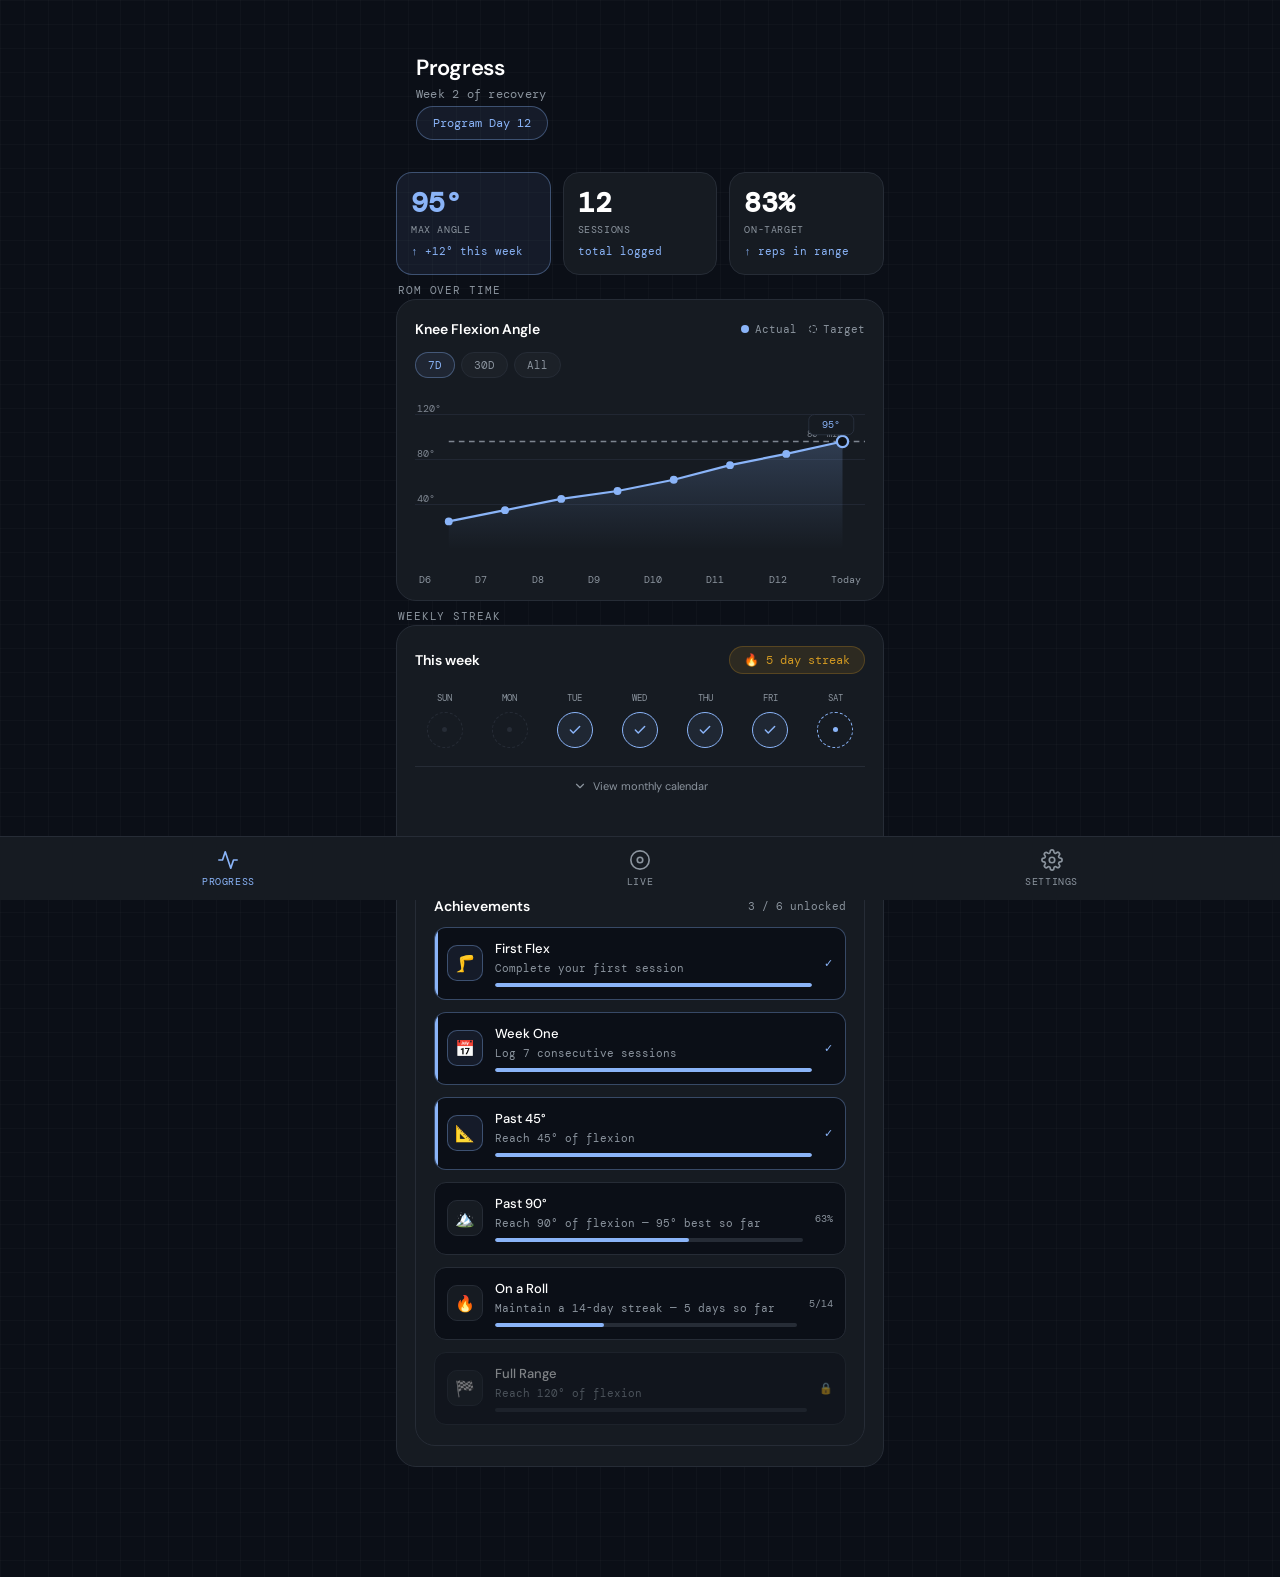
==== commit 6c6d15f5: "implemented monthly calender scroll" ====
--- a/dashboard.html
+++ b/dashboard.html
@@ -191,7 +191,14 @@
             <!-- Dropdown Container -->
             <div id="calendar-tray" class="calendar-tray hidden" aria-hidden="true">
                 <div class="calendar-header">
-                    <span class="calendar-month-title">August 2026</span>
+                    <!-- Replaced single span with month selector & navigation buttons -->
+                    <div class="calendar-month-selector">
+                        <button type="button" class="btn-month-nav" id="prevMonth"
+                            aria-label="Previous Month">&lt;</button>
+                        <span class="calendar-month-title" id="calendarMonthLabel">August 2026</span>
+                        <button type="button" class="btn-month-nav" id="nextMonth" aria-label="Next Month">&gt;</button>
+                    </div>
+
                     <div class="calendar-legend">
                         <span class="legend-dot-completed"></span> Done
                         <span class="legend-dot-today"></span> Today
@@ -202,114 +209,114 @@
                 </div>
                 <div id="calendar-grid" class="calendar-grid"></div>
             </div>
+
+            <!-- Goals Card -->
+            <div class="section-label">GOALS &amp; MILESTONES</div>
+            <div class="goals-card">
+                <div class="goals-header">
+                    <div class="goals-title">Achievements</div>
+                    <div class="goals-progress-label">3 / 6 unlocked</div>
+                </div>
+
+                <div class="goal-item complete">
+                    <div class="goal-icon">🦵</div>
+                    <div class="goal-body">
+                        <div class="goal-name">First Flex</div>
+                        <div class="goal-desc">Complete your first session</div>
+                        <div class="goal-bar-wrap">
+                            <div class="goal-bar" style="width:100%"></div>
+                        </div>
+                    </div>
+                    <div class="goal-status done">✓</div>
+                </div>
+
+                <div class="goal-item complete">
+                    <div class="goal-icon">📅</div>
+                    <div class="goal-body">
+                        <div class="goal-name">Week One</div>
+                        <div class="goal-desc">Log 7 consecutive sessions</div>
+                        <div class="goal-bar-wrap">
+                            <div class="goal-bar" style="width:100%"></div>
+                        </div>
+                    </div>
+                    <div class="goal-status done">✓</div>
+                </div>
+
+                <div class="goal-item complete">
+                    <div class="goal-icon">📐</div>
+                    <div class="goal-body">
+                        <div class="goal-name">Past 45°</div>
+                        <div class="goal-desc">Reach 45° of flexion</div>
+                        <div class="goal-bar-wrap">
+                            <div class="goal-bar" style="width:100%"></div>
+                        </div>
+                    </div>
+                    <div class="goal-status done">✓</div>
+                </div>
+
+                <div class="goal-item">
+                    <div class="goal-icon">🏔️</div>
+                    <div class="goal-body">
+                        <div class="goal-name">Past 90°</div>
+                        <div class="goal-desc">Reach 90° of flexion — 95° best so far</div>
+                        <div class="goal-bar-wrap">
+                            <div class="goal-bar" style="width:63%"></div>
+                        </div>
+                    </div>
+                    <div class="goal-status goal-status-pct">63%</div>
+                </div>
+
+                <div class="goal-item">
+                    <div class="goal-icon">🔥</div>
+                    <div class="goal-body">
+                        <div class="goal-name">On a Roll</div>
+                        <div class="goal-desc">Maintain a 14-day streak — 5 days so far</div>
+                        <div class="goal-bar-wrap">
+                            <div class="goal-bar" style="width:36%"></div>
+                        </div>
+                    </div>
+                    <div class="goal-status goal-status-pct">5/14</div>
+                </div>
+
+                <div class="goal-item locked">
+                    <div class="goal-icon">🏁</div>
+                    <div class="goal-body">
+                        <div class="goal-name">Full Range</div>
+                        <div class="goal-desc">Reach 120° of flexion</div>
+                        <div class="goal-bar-wrap">
+                            <div class="goal-bar" style="width:0%"></div>
+                        </div>
+                    </div>
+                    <div class="goal-status">🔒</div>
+                </div>
+
+            </div>
+
         </div>
 
-        <!-- Goals Card -->
-        <div class="section-label">GOALS &amp; MILESTONES</div>
-        <div class="goals-card">
-            <div class="goals-header">
-                <div class="goals-title">Achievements</div>
-                <div class="goals-progress-label">3 / 6 unlocked</div>
-            </div>
-
-            <div class="goal-item complete">
-                <div class="goal-icon">🦵</div>
-                <div class="goal-body">
-                    <div class="goal-name">First Flex</div>
-                    <div class="goal-desc">Complete your first session</div>
-                    <div class="goal-bar-wrap">
-                        <div class="goal-bar" style="width:100%"></div>
-                    </div>
-                </div>
-                <div class="goal-status done">✓</div>
-            </div>
-
-            <div class="goal-item complete">
-                <div class="goal-icon">📅</div>
-                <div class="goal-body">
-                    <div class="goal-name">Week One</div>
-                    <div class="goal-desc">Log 7 consecutive sessions</div>
-                    <div class="goal-bar-wrap">
-                        <div class="goal-bar" style="width:100%"></div>
-                    </div>
-                </div>
-                <div class="goal-status done">✓</div>
-            </div>
-
-            <div class="goal-item complete">
-                <div class="goal-icon">📐</div>
-                <div class="goal-body">
-                    <div class="goal-name">Past 45°</div>
-                    <div class="goal-desc">Reach 45° of flexion</div>
-                    <div class="goal-bar-wrap">
-                        <div class="goal-bar" style="width:100%"></div>
-                    </div>
-                </div>
-                <div class="goal-status done">✓</div>
-            </div>
-
-            <div class="goal-item">
-                <div class="goal-icon">🏔️</div>
-                <div class="goal-body">
-                    <div class="goal-name">Past 90°</div>
-                    <div class="goal-desc">Reach 90° of flexion — 95° best so far</div>
-                    <div class="goal-bar-wrap">
-                        <div class="goal-bar" style="width:63%"></div>
-                    </div>
-                </div>
-                <div class="goal-status goal-status-pct">63%</div>
-            </div>
-
-            <div class="goal-item">
-                <div class="goal-icon">🔥</div>
-                <div class="goal-body">
-                    <div class="goal-name">On a Roll</div>
-                    <div class="goal-desc">Maintain a 14-day streak — 5 days so far</div>
-                    <div class="goal-bar-wrap">
-                        <div class="goal-bar" style="width:36%"></div>
-                    </div>
-                </div>
-                <div class="goal-status goal-status-pct">5/14</div>
-            </div>
-
-            <div class="goal-item locked">
-                <div class="goal-icon">🏁</div>
-                <div class="goal-body">
-                    <div class="goal-name">Full Range</div>
-                    <div class="goal-desc">Reach 120° of flexion</div>
-                    <div class="goal-bar-wrap">
-                        <div class="goal-bar" style="width:0%"></div>
-                    </div>
-                </div>
-                <div class="goal-status">🔒</div>
-            </div>
-
-        </div>
-
-    </div>
-
-    <nav class="nav">
-        <a class="nav-item active" href="index.html">
-          <svg viewBox="0 0 24 24" fill="none" stroke-width="1.8" stroke-linecap="round" stroke-linejoin="round">
-            <polyline points="22 12 18 12 15 21 9 3 6 12 2 12" />
-          </svg>
-          <span class="nav-label">Progress</span>
-        </a>
-        <a class="nav-item" href="feedback.html">
-          <svg viewBox="0 0 24 24" fill="none" stroke-width="1.8" stroke-linecap="round" stroke-linejoin="round">
-            <circle cx="12" cy="12" r="10" />
-            <circle cx="12" cy="12" r="3" />
-          </svg>
-          <span class="nav-label">Live</span>
-        </a>
-        <a class="nav-item" href="settings.html">
-          <svg viewBox="0 0 24 24" fill="none" stroke-width="1.8" stroke-linecap="round" stroke-linejoin="round">
-            <circle cx="12" cy="12" r="3" />
-            <path d="M19.4 15a1.65 1.65 0 0 0 .33 1.82l.06.06a2 2 0 0 1-2.83 2.83l-.06-.06a1.65 1.65 0 0 0-1.82-.33 1.65 1.65 0 0 0-1 1.51V21a2 2 0 0 1-4 0v-.09A1.65 1.65 0 0 0 9 19.4a1.65 1.65 0 0 0-1.82.33l-.06.06a2 2 0 0 1-2.83-2.83l.06-.06A1.65 1.65 0 0 0 4.68 15a1.65 1.65 0 0 0-1.51-1H3a2 2 0 0 1 0-4h.09A1.65 1.65 0 0 0 4.6 9a1.65 1.65 0 0 0-.33-1.82l-.06-.06a2 2 0 0 1 2.83-2.83l.06.06A1.65 1.65 0 0 0 9 4.68a1.65 1.65 0 0 0 1-1.51V3a2 2 0 0 1 4 0v.09a1.65 1.65 0 0 0 1 1.51 1.65 1.65 0 0 0 1.82-.33l.06-.06a2 2 0 0 1 2.83 2.83l-.06.06A1.65 1.65 0 0 0 19.4 9a1.65 1.65 0 0 0 1.51 1H21a2 2 0 0 1 0 4h-.09a1.65 1.65 0 0 0-1.51 1z" />
-          </svg>
-          <span class="nav-label">Settings</span>
-        </a>
-      </nav>
+        <nav class="nav">
+            <a class="nav-item active" href="dashboard.html">
+                <svg viewBox="0 0 24 24" fill="none" stroke-width="1.8" stroke-linecap="round" stroke-linejoin="round">
+                    <polyline points="22 12 18 12 15 21 9 3 6 12 2 12" />
+                </svg>
+                <span class="nav-label">Progress</span>
+            </a>
+            <a class="nav-item" href="feedback.html">
+                <svg viewBox="0 0 24 24" fill="none" stroke-width="1.8" stroke-linecap="round" stroke-linejoin="round">
+                    <circle cx="12" cy="12" r="10" />
+                    <circle cx="12" cy="12" r="3" />
+                </svg>
+                <span class="nav-label">Live</span>
+            </a>
+            <a class="nav-item" href="settings.html">
+                <svg viewBox="0 0 24 24" fill="none" stroke-width="1.8" stroke-linecap="round" stroke-linejoin="round">
+                    <circle cx="12" cy="12" r="3" />
+                    <path
+                        d="M19.4 15a1.65 1.65 0 0 0 .33 1.82l.06.06a2 2 0 0 1-2.83 2.83l-.06-.06a1.65 1.65 0 0 0-1.82-.33 1.65 1.65 0 0 0-1 1.51V21a2 2 0 0 1-4 0v-.09A1.65 1.65 0 0 0 9 19.4a1.65 1.65 0 0 0-1.82.33l-.06.06a2 2 0 0 1-2.83-2.83l.06-.06A1.65 1.65 0 0 0 4.68 15a1.65 1.65 0 0 0-1.51-1H3a2 2 0 0 1 0-4h.09A1.65 1.65 0 0 0 4.6 9a1.65 1.65 0 0 0-.33-1.82l-.06-.06a2 2 0 0 1 2.83-2.83l.06.06A1.65 1.65 0 0 0 9 4.68a1.65 1.65 0 0 0 1-1.51V3a2 2 0 0 1 4 0v.09a1.65 1.65 0 0 0 1 1.51 1.65 1.65 0 0 0 1.82-.33l.06-.06a2 2 0 0 1 2.83 2.83l-.06.06A1.65 1.65 0 0 0 19.4 9a1.65 1.65 0 0 0 1.51 1H21a2 2 0 0 1 0 4h-.09a1.65 1.65 0 0 0-1.51 1z" />
+                </svg>
+                <span class="nav-label">Settings</span>
+            </a>
+        </nav>
 
 </body>
 
--- a/index.css
+++ b/index.css
@@ -1124,12 +1124,12 @@
 .graph-point {
     color: var(--accent);
     transition: opacity 0.2s ease;
-  }
-  
-  .graph-point.hidden-point {
+}
+
+.graph-point.hidden-point {
     opacity: 0;
     pointer-events: none;
-  }
+}
 
 .graph-x-labels {
     display: flex;
@@ -1280,32 +1280,34 @@
     display: flex;
     flex-direction: column;
     gap: 12px;
-    
+
     /* Smooth Slide & Fade Transition Setup */
-    max-height: 500px; /* High enough to accommodate full grid height */
+    max-height: 500px;
+    /* High enough to accommodate full grid height */
     opacity: 1;
     overflow: hidden;
     margin-top: 16px;
     padding-top: 16px;
     border-top: 1px dashed var(--border);
-    
-    transition: 
-      max-height 0.35s cubic-bezier(0.4, 0, 0.2, 1),
-      opacity 0.25s ease,
-      margin-top 0.35s ease,
-      padding-top 0.35s ease;
-  }
-  
-  /* Collapsed state */
-  .calendar-tray.hidden {
-    display: flex !important; /* Overrides default browser display toggle */
+
+    transition:
+        max-height 0.35s cubic-bezier(0.4, 0, 0.2, 1),
+        opacity 0.25s ease,
+        margin-top 0.35s ease,
+        padding-top 0.35s ease;
+}
+
+/* Collapsed state */
+.calendar-tray.hidden {
+    display: flex !important;
+    /* Overrides default browser display toggle */
     max-height: 0;
     opacity: 0;
     margin-top: 0;
     padding-top: 0;
     border-top-color: transparent;
     pointer-events: none;
-  }
+}
 
 .calendar-header {
     display: flex;
@@ -1314,6 +1316,46 @@
     font-family: 'DM Mono', monospace;
     font-size: 12px;
     color: var(--text);
+}
+
+.calendar-month-selector {
+    display: inline-flex;
+    align-items: center;
+    gap: 6px;
+}
+
+.calendar-month-title {
+    font-family: 'DM Mono', monospace;
+    font-size: 13px;
+    font-weight: 600;
+    color: var(--text, #f0f6fc);
+    min-width: 105px;
+    text-align: center;
+    user-select: none;
+}
+
+.btn-month-nav {
+    background: transparent;
+    border: 1px solid transparent;
+    border-radius: 4px;
+    color: var(--muted, #8b949e);
+    font-family: 'DM Mono', monospace;
+    font-size: 13px;
+    font-weight: 700;
+    padding: 2px 6px;
+    cursor: pointer;
+    line-height: 1;
+    transition: color 0.15s ease, background-color 0.15s ease, border-color 0.15s ease;
+}
+
+.btn-month-nav:hover {
+    color: var(--text, #f0f6fc);
+    background-color: rgba(255, 255, 255, 0.08);
+    border-color: var(--border, rgba(240, 246, 252, 0.12));
+}
+
+.btn-month-nav:active {
+    transform: scale(0.92);
 }
 
 .calendar-legend {
@@ -1379,6 +1421,60 @@
     color: #0d1117;
     /* Dark text for high contrast */
     font-weight: 600;
+}
+
+/* ── Calendar Grid Transition Animations ────────────── */
+
+/* Container overflow mask to prevent horizontal scrollbars during slide */
+#calendar-tray {
+    overflow: hidden;
+}
+
+.calendar-grid {
+    display: grid;
+    grid-template-columns: repeat(7, 1fr);
+    gap: 4px;
+    padding: 8px 0;
+    transition: opacity 0.15s ease, transform 0.15s ease;
+}
+
+
+/* Slide Left (Next Month) */
+.slide-out-left {
+    animation: slideOutLeft 0.18s ease-in forwards;
+}
+
+.slide-in-right {
+    animation: slideInRight 0.18s ease-out forwards;
+}
+
+/* Slide Right (Previous Month) */
+.slide-out-right {
+    animation: slideOutRight 0.18s ease-in forwards;
+}
+
+.slide-in-left {
+    animation: slideInLeft 0.18s ease-out forwards;
+}
+
+@keyframes slideOutLeft {
+    0% { opacity: 1; transform: translateX(0); }
+    100% { opacity: 0; transform: translateX(-24px); }
+}
+
+@keyframes slideInRight {
+    0% { opacity: 0; transform: translateX(24px); }
+    100% { opacity: 1; transform: translateX(0); }
+}
+
+@keyframes slideOutRight {
+    0% { opacity: 1; transform: translateX(0); }
+    100% { opacity: 0; transform: translateX(24px); }
+}
+
+@keyframes slideInLeft {
+    0% { opacity: 0; transform: translateX(-24px); }
+    100% { opacity: 1; transform: translateX(0); }
 }
 
 /* alternative format:
@@ -1580,48 +1676,48 @@
    ========================================================================== */
 
 /* ── Layout & Structural Constraints ───────────────── */
-.header, 
+.header,
 .content {
-  width: 100%; 
-  max-width: 480px;
+    width: 100%;
+    max-width: 480px;
 }
 
 .header {
-  padding: 24px 20px 8px;
-  display: flex; 
-  flex-direction: column; 
-  gap: 4px;
-}
-
-.header h1 { 
-  font-size: 22px; 
-  font-weight: 600; 
-  letter-spacing: -0.3px; 
-}
-
-.header p { 
-  font-size: 12px; 
-  color: var(--muted); 
-  font-family: 'DM Mono', monospace; 
+    padding: 24px 20px 8px;
+    display: flex;
+    flex-direction: column;
+    gap: 4px;
+}
+
+.header h1 {
+    font-size: 22px;
+    font-weight: 600;
+    letter-spacing: -0.3px;
+}
+
+.header p {
+    font-size: 12px;
+    color: var(--muted);
+    font-family: 'DM Mono', monospace;
 }
 
 .content {
-  display: flex; 
-  flex-direction: column;
-  gap: 16px; 
-  padding: 12px 20px 24px;
+    display: flex;
+    flex-direction: column;
+    gap: 16px;
+    padding: 12px 20px 24px;
 }
 
 /* ── Section Label ───────────────────────────────────── */
 .section-label {
-  font-size: 11px; 
-  font-family: 'DM Mono', monospace;
-  letter-spacing: 0.08em; 
-  text-transform: uppercase;
-  color: var(--muted); 
-  margin-top: 8px;
-  margin-bottom: 2px;
-  padding-left: 2px;
+    font-size: 11px;
+    font-family: 'DM Mono', monospace;
+    letter-spacing: 0.08em;
+    text-transform: uppercase;
+    color: var(--muted);
+    margin-top: 8px;
+    margin-bottom: 2px;
+    padding-left: 2px;
 }
 
 /* ── Card Containers ─────────────────────────────────── */
@@ -1630,415 +1726,757 @@
 .brace-card,
 .program-card,
 .danger-group {
-  background: var(--surface);
-  border: 1px solid var(--border);
-  border-radius: var(--radius);
-  overflow: hidden;
-  width: 100%;
+    background: var(--surface);
+    border: 1px solid var(--border);
+    border-radius: var(--radius);
+    overflow: hidden;
+    width: 100%;
 }
 
 /* ── Profile Card ────────────────────────────────────── */
 .profile-card {
-  padding: 16px;
-  display: flex;
-  align-items: center;
-  gap: 14px;
+    padding: 16px;
+    display: flex;
+    align-items: center;
+    gap: 14px;
 }
 
 .avatar {
-  width: 48px; 
-  height: 48px; 
-  border-radius: 50%;
-  background: var(--accent-dim);
-  border: 2px solid rgba(88, 166, 255, 0.3);
-  display: flex; 
-  align-items: center; 
-  justify-content: center;
-  font-size: 20px; 
-  flex-shrink: 0;
-}
-
-.profile-info { 
-  flex: 1; 
-  display: flex; 
-  flex-direction: column; 
-  gap: 2px; 
-}
-
-.profile-name { 
-  font-size: 15px; 
-  font-weight: 600; 
+    width: 48px;
+    height: 48px;
+    border-radius: 50%;
+    background: var(--accent-dim);
+    border: 2px solid rgba(88, 166, 255, 0.3);
+    display: flex;
+    align-items: center;
+    justify-content: center;
+    font-size: 20px;
+    flex-shrink: 0;
+}
+
+.profile-info {
+    flex: 1;
+    display: flex;
+    flex-direction: column;
+    gap: 2px;
+}
+
+.profile-name {
+    font-size: 15px;
+    font-weight: 600;
 }
 
 .profile-meta {
-  font-size: 11px; 
-  font-family: 'DM Mono', monospace;
-  color: var(--muted);
+    font-size: 11px;
+    font-family: 'DM Mono', monospace;
+    color: var(--muted);
 }
 
 .profile-badge {
-  font-size: 10px; 
-  font-family: 'DM Mono', monospace;
-  color: var(--accent); 
-  background: var(--accent-dim);
-  border: 1px solid rgba(88, 166, 255, 0.2);
-  border-radius: 99px; 
-  padding: 3px 10px; 
-  white-space: nowrap;
+    font-size: 10px;
+    font-family: 'DM Mono', monospace;
+    color: var(--accent);
+    background: var(--accent-dim);
+    border: 1px solid rgba(88, 166, 255, 0.2);
+    border-radius: 99px;
+    padding: 3px 10px;
+    white-space: nowrap;
 }
 
 /* ── Settings Rows ───────────────────────────────────── */
 .setting-row {
-  display: flex; 
-  align-items: center;
-  padding: 14px 16px; 
-  gap: 14px;
-  border-bottom: 1px solid var(--border);
-}
-
-.setting-row:last-child { 
-  border-bottom: none; 
+    display: flex;
+    align-items: center;
+    padding: 14px 16px;
+    gap: 14px;
+    border-bottom: 1px solid var(--border);
+}
+
+.setting-row:last-child {
+    border-bottom: none;
 }
 
 .setting-icon {
-  width: 34px; 
-  height: 34px; 
-  border-radius: 8px;
-  display: flex; 
-  align-items: center; 
-  justify-content: center;
-  flex-shrink: 0; 
-  font-size: 15px;
-  background: rgba(255, 255, 255, 0.04);
-  border: 1px solid var(--border);
-}
-
-.setting-icon.blue   { background: var(--accent-dim); border-color: rgba(88, 166, 255, 0.2); }
-.setting-icon.amber  { background: var(--telemetry-yellow-bg); border-color: rgba(210, 153, 34, 0.2); }
-.setting-icon.green  { background: var(--telemetry-green-bg); border-color: rgba(63, 185, 80, 0.2); }
-
-.setting-body { 
-  flex: 1; 
-  display: flex; 
-  flex-direction: column; 
-  gap: 2px; 
-}
-
-.setting-title { 
-  font-size: 13px; 
-  font-weight: 500; 
+    width: 34px;
+    height: 34px;
+    border-radius: 8px;
+    display: flex;
+    align-items: center;
+    justify-content: center;
+    flex-shrink: 0;
+    font-size: 15px;
+    background: rgba(255, 255, 255, 0.04);
+    border: 1px solid var(--border);
+}
+
+.setting-icon.blue {
+    background: var(--accent-dim);
+    border-color: rgba(88, 166, 255, 0.2);
+}
+
+.setting-icon.amber {
+    background: var(--telemetry-yellow-bg);
+    border-color: rgba(210, 153, 34, 0.2);
+}
+
+.setting-icon.green {
+    background: var(--telemetry-green-bg);
+    border-color: rgba(63, 185, 80, 0.2);
+}
+
+.setting-body {
+    flex: 1;
+    display: flex;
+    flex-direction: column;
+    gap: 2px;
+}
+
+.setting-title {
+    font-size: 13px;
+    font-weight: 500;
 }
 
 .setting-desc {
-  font-size: 11px; 
-  font-family: 'DM Mono', monospace;
-  color: var(--muted);
+    font-size: 11px;
+    font-family: 'DM Mono', monospace;
+    color: var(--muted);
 }
 
 .setting-action {
-  display: flex;
-  align-items: center;
-  justify-content: flex-end;
-  flex-shrink: 0;
+    display: flex;
+    align-items: center;
+    justify-content: flex-end;
+    flex-shrink: 0;
 }
 
 .setting-chevron {
-  color: var(--muted);
-  display: flex; 
-  align-items: center;
-}
-
-.setting-chevron svg { 
-  width: 16px; 
-  height: 16px; 
+    color: var(--muted);
+    display: flex;
+    align-items: center;
+}
+
+.setting-chevron svg {
+    width: 16px;
+    height: 16px;
 }
 
 /* ── Form Controls (Toggle & Select) ─────────────────── */
 .toggle {
-  position: relative; 
-  width: 42px; 
-  height: 24px;
-  flex-shrink: 0;
-}
-
-.toggle input { 
-  opacity: 0; 
-  width: 0; 
-  height: 0; 
+    position: relative;
+    width: 42px;
+    height: 24px;
+    flex-shrink: 0;
+}
+
+.toggle input {
+    opacity: 0;
+    width: 0;
+    height: 0;
 }
 
 .toggle-track {
-  position: absolute; 
-  inset: 0;
-  background: var(--border);
-  border-radius: 99px;
-  cursor: pointer;
-  transition: background 0.2s;
+    position: absolute;
+    inset: 0;
+    background: var(--border);
+    border-radius: 99px;
+    cursor: pointer;
+    transition: background 0.2s;
 }
 
 .toggle-thumb {
-  position: absolute;
-  top: 3px; 
-  left: 3px;
-  width: 18px; 
-  height: 18px;
-  border-radius: 50%;
-  background: var(--muted);
-  transition: transform 0.2s, background 0.2s;
-}
-
-.toggle input:checked + .toggle-track { 
-  background: var(--accent); 
-}
-
-.toggle input:checked + .toggle-track .toggle-thumb {
-  transform: translateX(18px);
-  background: #fff;
+    position: absolute;
+    top: 3px;
+    left: 3px;
+    width: 18px;
+    height: 18px;
+    border-radius: 50%;
+    background: var(--muted);
+    transition: transform 0.2s, background 0.2s;
+}
+
+.toggle input:checked+.toggle-track {
+    background: var(--accent);
+}
+
+.toggle input:checked+.toggle-track .toggle-thumb {
+    transform: translateX(18px);
+    background: #fff;
+}
+
+/* ── Disabled Toggle State Styles ──────────────────── */
+.toggle input:disabled+.toggle-track {
+    cursor: not-allowed;
+    opacity: 0.5;
+    background: var(--border) !important;
+}
+
+.toggle input:disabled+.toggle-track .toggle-thumb {
+    background: var(--muted) !important;
+    transform: translateX(0) !important;
 }
 
 .setting-select {
-  background: rgba(255, 255, 255, 0.04);
-  border: 1px solid var(--border);
-  border-radius: 8px;
-  color: var(--text);
-  font-family: 'DM Mono', monospace;
-  font-size: 11px;
-  padding: 5px 10px;
-  outline: none;
-  cursor: pointer;
-}
-
-.setting-select option { 
-  background: var(--surface); 
+    background: rgba(255, 255, 255, 0.04);
+    border: 1px solid var(--border);
+    border-radius: 8px;
+    color: var(--text);
+    font-family: 'DM Mono', monospace;
+    font-size: 11px;
+    padding: 5px 10px;
+    outline: none;
+    cursor: pointer;
+}
+
+.setting-select option {
+    background: var(--surface);
 }
 
 /* ── Sub-Options Inset Panel ─────────────────────────── */
 .notif-sub {
-  background: rgba(0, 0, 0, 0.2);
-  border-bottom: 1px solid var(--border);
-  padding: 12px 16px 12px 18px;
-  margin: 0 16px 12px;
-  border-radius: 8px;
-  border-left: 2px solid var(--accent);
-  display: flex; 
-  flex-direction: column; 
-  gap: 12px;
+    background: rgba(0, 0, 0, 0.2);
+    border-bottom: 1px solid var(--border);
+    padding: 12px 16px 12px 18px;
+    margin: 0 16px 12px;
+    border-radius: 8px;
+    border-left: 2px solid var(--accent);
+    display: flex;
+    flex-direction: column;
+    gap: 12px;
+    transition: opacity 0.25s ease, border-color 0.25s ease;
 }
 
 .notif-sub-row {
-  display: flex; 
-  align-items: center;
-  justify-content: space-between; 
-  gap: 12px;
+    display: flex;
+    align-items: center;
+    justify-content: space-between;
+    gap: 12px;
 }
 
 .notif-sub-label {
-  font-size: 12px; 
-  font-family: 'DM Mono', monospace;
-  color: var(--muted);
+    font-size: 12px;
+    font-family: 'DM Mono', monospace;
+    color: var(--muted);
+}
+
+.notif-sub.is-disabled {
+    opacity: 0.4;
+    pointer-events: none;
+    border-left-color: var(--muted);
+}
+
+/* ── Dynamic Menu Collapse Transition ───────────────── */
+.haptic-intensity-container {
+    overflow: hidden;
+    max-height: 80px;
+    /* Adjust if your row height differs */
+    opacity: 1;
+    transition: max-height 0.3s cubic-bezier(0.4, 0, 0.2, 1),
+        opacity 0.25s ease,
+        padding 0.3s ease,
+        margin 0.3s ease;
+}
+
+.haptic-intensity-container.is-hidden {
+    max-height: 0;
+    opacity: 0;
+    padding-top: 0;
+    padding-bottom: 0;
+    margin-top: 0;
+    margin-bottom: 0;
+    border: none;
+    pointer-events: none;
+}
+
+/* ── Haptic Intensity Menu Hidden State ──────────────── */
+.setting-row.haptic-intensity-container {
+    transition: opacity 0.2s ease, max-height 0.2s ease;
+    overflow: hidden;
+}
+
+.setting-row.is-hidden {
+    display: none !important;
 }
 
 /* ── Detail Cards (Brace & Rehab) ────────────────────── */
 .brace-card,
 .program-card {
-  padding: 16px;
-  display: flex; 
-  flex-direction: column; 
-  gap: 12px;
+    padding: 16px;
+    display: flex;
+    flex-direction: column;
+    gap: 12px;
 }
 
 .brace-card-header,
 .program-card-header {
-  display: flex; 
-  align-items: center;
-  justify-content: space-between;
+    display: flex;
+    align-items: center;
+    justify-content: space-between;
 }
 
 .brace-card-title,
-.program-card-title { 
-  font-size: 13px; 
-  font-weight: 500; 
+.program-card-title {
+    font-size: 13px;
+    font-weight: 500;
 }
 
 .brace-status {
-  font-size: 10px; 
-  font-family: 'DM Mono', monospace;
-  color: var(--warn); 
-  background: var(--telemetry-red-bg);
-  border: 1px solid rgba(248, 81, 73, 0.2);
-  border-radius: 99px; 
-  padding: 3px 10px;
-  display: flex; 
-  align-items: center; 
-  gap: 6px;
+    font-size: 10px;
+    font-family: 'DM Mono', monospace;
+    color: var(--warn);
+    background: var(--telemetry-red-bg);
+    border: 1px solid rgba(248, 81, 73, 0.2);
+    border-radius: 99px;
+    padding: 3px 10px;
+    display: flex;
+    align-items: center;
+    gap: 6px;
 }
 
 .brace-status-dot {
-  width: 6px; 
-  height: 6px; 
-  border-radius: 50%;
-  background: var(--warn);
+    width: 6px;
+    height: 6px;
+    border-radius: 50%;
+    background: var(--warn);
+}
+
+/* ── Connected State for Upper Right Status Badge ── */
+.brace-status.connected {
+    color: #3fb950;
+    background: rgba(63, 185, 80, 0.15);
+    border-color: rgba(63, 185, 80, 0.3);
+}
+
+.brace-status.connected .brace-status-dot {
+    background: #3fb950;
+    box-shadow: 0 0 6px rgba(63, 185, 80, 0.6);
 }
 
 .brace-detail-row,
 .program-row {
-  display: flex; 
-  justify-content: space-between; 
-  align-items: center;
+    display: flex;
+    justify-content: space-between;
+    align-items: center;
 }
 
 .brace-detail-label,
 .program-key {
-  font-size: 11px; 
-  font-family: 'DM Mono', monospace; 
-  color: var(--muted);
+    font-size: 11px;
+    font-family: 'DM Mono', monospace;
+    color: var(--muted);
 }
 
 .brace-detail-value,
 .program-val {
-  font-size: 11px; 
-  font-family: 'DM Mono', monospace; 
-  color: var(--text);
+    font-size: 11px;
+    font-family: 'DM Mono', monospace;
+    color: var(--text);
 }
 
 .program-val {
-  font-weight: 500;
-}
-
-.program-divider { 
-  height: 1px; 
-  background: var(--border); 
-  margin: 2px 0;
+    font-weight: 500;
+}
+
+.program-divider {
+    height: 1px;
+    background: var(--border);
+    margin: 2px 0;
 }
 
 .program-edit {
-  font-size: 11px; 
-  font-family: 'DM Mono', monospace;
-  color: var(--accent); 
+    font-size: 11px;
+    font-family: 'DM Mono', monospace;
+    color: var(--accent);
+    cursor: pointer;
+}
+
+.btn-scan {
+    width: 100%;
+    padding: 10px;
+    margin-top: 4px;
+    background: transparent;
+    border: 1px solid var(--accent);
+    border-radius: 8px;
+    color: var(--accent);
+    font-family: 'DM Sans', sans-serif;
+    font-size: 13px;
+    font-weight: 600;
+    cursor: pointer;
+    display: flex;
+    align-items: center;
+    justify-content: center;
+    gap: 8px;
+
+    /* ── Hover Feedback for Scan Button ────────────────── */
+    transition: background-color 0.15s ease, color 0.15s ease, border-color 0.15s ease, transform 0.1s ease;
+}
+
+.btn-scan:hover {
+    background: var(--accent) !important;
+    color: #ffffff !important;
+    box-shadow: 0 0 12px rgba(88, 166, 255, 0.3);
+  }
+  
+  .btn-scan:active {
+    transform: scale(0.97);
+  }
+
+.btn-scan svg {
+    width: 14px;
+    height: 14px;
+}
+
+/* ── Hover Feedback for Edit Button ────────────────── */
+.program-edit,
+.btn-edit {
+  display: inline-block;
+  padding: 4px 8px;
+  border-radius: 4px;
+  transition: background-color 0.15s ease, color 0.15s ease, transform 0.1s ease;
   cursor: pointer;
 }
 
-.btn-scan {
-  width: 100%; 
-  padding: 10px;
-  margin-top: 4px;
-  background: transparent;
-  border: 1px solid var(--accent);
-  border-radius: 8px;
-  color: var(--accent);
-  font-family: 'DM Sans', sans-serif;
-  font-size: 13px; 
-  font-weight: 600;
-  cursor: pointer;
-  display: flex; 
-  align-items: center; 
-  justify-content: center; 
-  gap: 8px;
-}
-
-.btn-scan svg { 
-  width: 14px; 
-  height: 14px; 
+.program-edit:hover,
+.btn-edit:hover {
+  background: rgba(88, 166, 255, 0.15);
+  color: #ffffff !important;
+  text-decoration: underline;
+}
+
+.program-edit:active,
+.btn-edit:active {
+  transform: scale(0.95);
+}
+
+/* ── Edit Modal Specific Styles ─────────────────────── */
+.modal-intro-text {
+    font-size: 12px;
+    font-family: 'DM Mono', monospace;
+    color: var(--muted);
+    line-height: 1.5;
+    margin-bottom: 20px; /* Increased spacing before table headers */
+}
+
+.edit-table {
+    width: 100%;
+    border-collapse: collapse;
+    margin-top: 4px;
+}
+
+.edit-table th {
+    font-size: 11px;
+    font-family: 'DM Mono', monospace;
+    font-weight: 700; /* Bold column headings */
+    text-transform: uppercase;
+    letter-spacing: 0.06em;
+    color: var(--text); /* Prominent header text */
+    text-align: left;
+    padding-bottom: 10px;
+    border-bottom: 1px solid var(--border);
+}
+
+.edit-table td {
+    padding: 10px 0;
+    font-size: 12px;
+    font-family: 'DM Mono', monospace;
+    vertical-align: middle;
+}
+
+.edit-table td:first-child {
+    color: var(--muted);
+    width: 45%;
+    padding-right: 12px;
+}
+
+.edit-table input {
+    width: 100%;
+    background: rgba(255, 255, 255, 0.04);
+    border: 1px solid var(--border);
+    border-radius: 6px;
+    color: var(--text);
+    font-family: 'DM Mono', monospace;
+    font-size: 12px;
+    padding: 6px 10px;
+    outline: none;
+    box-sizing: border-box;
+    transition: border-color 0.15s ease;
+}
+
+.edit-table input:focus {
+    border-color: var(--accent);
 }
 
 /* ── Danger Zone ─────────────────────────────────────── */
 .danger-group {
-  border-color: rgba(248, 81, 73, 0.2);
+    border-color: rgba(248, 81, 73, 0.2);
 }
 
 .danger-row {
-  display: flex; 
-  align-items: center;
-  padding: 14px 16px; 
-  gap: 14px;
-  border-bottom: 1px solid var(--border);
-  cursor: pointer;
-}
-
-.danger-row:last-child { 
-  border-bottom: none; 
+    display: flex;
+    align-items: center;
+    padding: 14px 16px;
+    gap: 14px;
+    border-bottom: 1px solid var(--border);
+    cursor: pointer;
+
+    /* ── High-Contrast Danger Item Hover & Click Animation ── */
+    position: relative;
+    transition: background-color 0.15s ease, border-color 0.15s ease, transform 0.1s ease;
+}
+
+.danger-row:last-child {
+    border-bottom: none;
+}
+
+/* ── High-Contrast Danger Item Hover & Click Animation ── */
+
+/* Full block fill on hover with high-contrast white text */
+.danger-row:hover {
+    background-color: var(--warn) !important;
+    border-color: var(--warn) !important;
+}
+
+.danger-row:hover .danger-title,
+.danger-row:hover .danger-desc,
+.danger-row:hover .setting-chevron {
+    color: #ffffff !important;
+}
+
+/* Contrast icon background on hover */
+.danger-row:hover .danger-icon {
+    background-color: rgba(255, 255, 255, 0.2) !important;
+    border-color: rgba(255, 255, 255, 0.4) !important;
+    color: #ffffff !important;
+}
+
+/* Single crisp click animation (brief scaling/press response) */
+@keyframes single-click-press {
+    0% {
+        transform: scale(1);
+        opacity: 1;
+    }
+
+    50% {
+        transform: scale(0.97);
+        opacity: 0.85;
+    }
+
+    100% {
+        transform: scale(1);
+        opacity: 1;
+    }
+}
+
+.danger-row.click-active {
+    animation: single-click-press 0.15s cubic-bezier(0.4, 0, 0.2, 1);
+}
+
+/* ── Custom System Confirmation Modal Overlay ───────── */
+.modal-overlay {
+    position: fixed;
+    inset: 0;
+    background: rgba(13, 17, 23, 0.85);
+    backdrop-filter: blur(4px);
+    display: flex;
+    align-items: center;
+    justify-content: center;
+    z-index: 1000;
+    opacity: 0;
+    pointer-events: none;
+    transition: opacity 0.2s ease;
+}
+
+.modal-overlay.is-visible {
+    opacity: 1;
+    pointer-events: auto;
+}
+
+.modal-card {
+    background: var(--surface);
+    border: 1px solid rgba(248, 81, 73, 0.4);
+    border-radius: var(--radius);
+    width: 90%;
+    max-width: 360px;
+    padding: 20px;
+    box-shadow: 0 12px 32px rgba(0, 0, 0, 0.6);
+    display: flex;
+    flex-direction: column;
+    gap: 16px;
+    transform: scale(0.95);
+    transition: transform 0.2s ease;
+}
+
+.modal-overlay.is-visible .modal-card {
+    transform: scale(1);
+}
+
+.modal-title {
+    font-size: 15px;
+    font-weight: 600;
+    color: var(--text);
+    display: flex;
+    align-items: center;
+    gap: 8px;
+}
+
+.modal-body {
+    font-size: 12px;
+    font-family: 'DM Mono', monospace;
+    color: var(--muted);
+    line-height: 1.5;
+}
+
+.modal-actions {
+    display: flex;
+    gap: 10px;
+    justify-content: flex-end;
+    margin-top: 4px;
+}
+
+.btn-modal {
+    padding: 8px 14px;
+    border-radius: 8px;
+    font-family: 'DM Sans', sans-serif;
+    font-size: 12px;
+    font-weight: 600;
+    cursor: pointer;
+    border: 1px solid transparent;
+    transition: background 0.15s ease, transform 0.1s ease;
+}
+
+.btn-modal:active {
+    transform: scale(0.96);
+}
+
+.btn-modal.btn-cancel {
+    background: transparent;
+    border-color: var(--border);
+    color: var(--muted);
+}
+
+.btn-modal.btn-cancel:hover {
+    background: rgba(255, 255, 255, 0.05);
+    color: var(--text);
+}
+
+.btn-modal.btn-confirm {
+    background: var(--warn);
+    color: #ffffff;
+}
+
+.btn-modal.btn-confirm:hover {
+    background: #e0433b;
+}
+
+/* ── Edit Modal Blue Theme Overrides ────────────────── */
+
+/* 1. Card Border & Subtle Blue Glow */
+#editModal .modal-card,
+.edit-modal-card {
+    border: 1px solid rgba(56, 139, 253, 0.4) !important;
+    box-shadow: 0 8px 32px rgba(0, 0, 0, 0.6), 0 0 20px rgba(56, 139, 253, 0.15) !important;
+}
+
+/* 2. Save Changes Button (Blue State) */
+#editModal .btn-confirm,
+.edit-modal-card .btn-confirm {
+    background-color: #1f6beb !important;
+    color: #ffffff !important;
+    border: 1px solid #388bfd !important;
+}
+
+#editModal .btn-confirm:hover,
+.edit-modal-card .btn-confirm:hover {
+    background-color: #388bfd !important;
+    box-shadow: 0 0 10px rgba(56, 139, 253, 0.4) !important;
+}
+
+/* 3. Input Focus Accent */
+#editModal .edit-table input:focus {
+    border-color: #388bfd !important;
+    outline: none;
+    box-shadow: 0 0 0 2px rgba(56, 139, 253, 0.25) !important;
 }
 
 .danger-icon {
-  width: 34px; 
-  height: 34px; 
-  border-radius: 8px;
-  display: flex; 
-  align-items: center; 
-  justify-content: center;
-  flex-shrink: 0; 
-  font-size: 15px;
-  background: var(--telemetry-red-bg);
-  border: 1px solid rgba(248, 81, 73, 0.2);
-}
-
-.danger-title { 
-  font-size: 13px; 
-  font-weight: 500; 
-  color: var(--warn); 
-}
-
-.danger-desc { 
-  font-size: 11px; 
-  font-family: 'DM Mono', monospace; 
-  color: var(--muted); 
+    width: 34px;
+    height: 34px;
+    border-radius: 8px;
+    display: flex;
+    align-items: center;
+    justify-content: center;
+    flex-shrink: 0;
+    font-size: 15px;
+    background: var(--telemetry-red-bg);
+    border: 1px solid rgba(248, 81, 73, 0.2);
+}
+
+.danger-title {
+    font-size: 13px;
+    font-weight: 500;
+    color: var(--warn);
+}
+
+.danger-desc {
+    font-size: 11px;
+    font-family: 'DM Mono', monospace;
+    color: var(--muted);
 }
 
 /* ── App Version Footer ──────────────────────────────── */
 .app-footer {
-  text-align: center;
-  font-size: 10px; 
-  font-family: 'DM Mono', monospace;
-  color: var(--muted); 
-  padding: 8px 0 0;
-  letter-spacing: 0.04em;
+    text-align: center;
+    font-size: 10px;
+    font-family: 'DM Mono', monospace;
+    color: var(--muted);
+    padding: 8px 0 0;
+    letter-spacing: 0.04em;
 }
 
 /* ── Navigation Bar ──────────────────────────────────── */
 .nav {
-  position: fixed; 
-  bottom: 0; 
-  left: 0; 
-  right: 0;
-  height: var(--nav-h); 
-  background: var(--surface);
-  border-top: 1px solid var(--border);
-  display: flex; 
-  align-items: center;
-  justify-content: space-around; 
-  padding: 0 16px;
-  z-index: 100;
+    position: fixed;
+    bottom: 0;
+    left: 0;
+    right: 0;
+    height: var(--nav-h);
+    background: var(--surface);
+    border-top: 1px solid var(--border);
+    display: flex;
+    align-items: center;
+    justify-content: space-around;
+    padding: 0 16px;
+    z-index: 100;
 }
 
 .nav-item {
-  display: flex; 
-  flex-direction: column; 
-  align-items: center;
-  gap: 4px; 
-  cursor: pointer; 
-  padding: 8px 20px;
-  border-radius: 8px; 
-  text-decoration: none;
-}
-
-.nav-item svg { 
-  width: 22px; 
-  height: 22px; 
-  stroke: var(--muted); 
-}
-
-.nav-item.active svg { 
-  stroke: var(--accent); 
+    display: flex;
+    flex-direction: column;
+    align-items: center;
+    gap: 4px;
+    cursor: pointer;
+    padding: 8px 20px;
+    border-radius: 8px;
+    text-decoration: none;
+}
+
+.nav-item svg {
+    width: 22px;
+    height: 22px;
+    stroke: var(--muted);
+}
+
+.nav-item.active svg {
+    stroke: var(--accent);
 }
 
 .nav-label {
-  font-size: 10px; 
-  font-family: 'DM Mono', monospace;
-  color: var(--muted); 
-  text-transform: uppercase; 
-  letter-spacing: 0.06em;
-}
-
-.nav-item.active .nav-label { 
-  color: var(--accent); 
+    font-size: 10px;
+    font-family: 'DM Mono', monospace;
+    color: var(--muted);
+    text-transform: uppercase;
+    letter-spacing: 0.06em;
+}
+
+.nav-item.active .nav-label {
+    color: var(--accent);
 }
